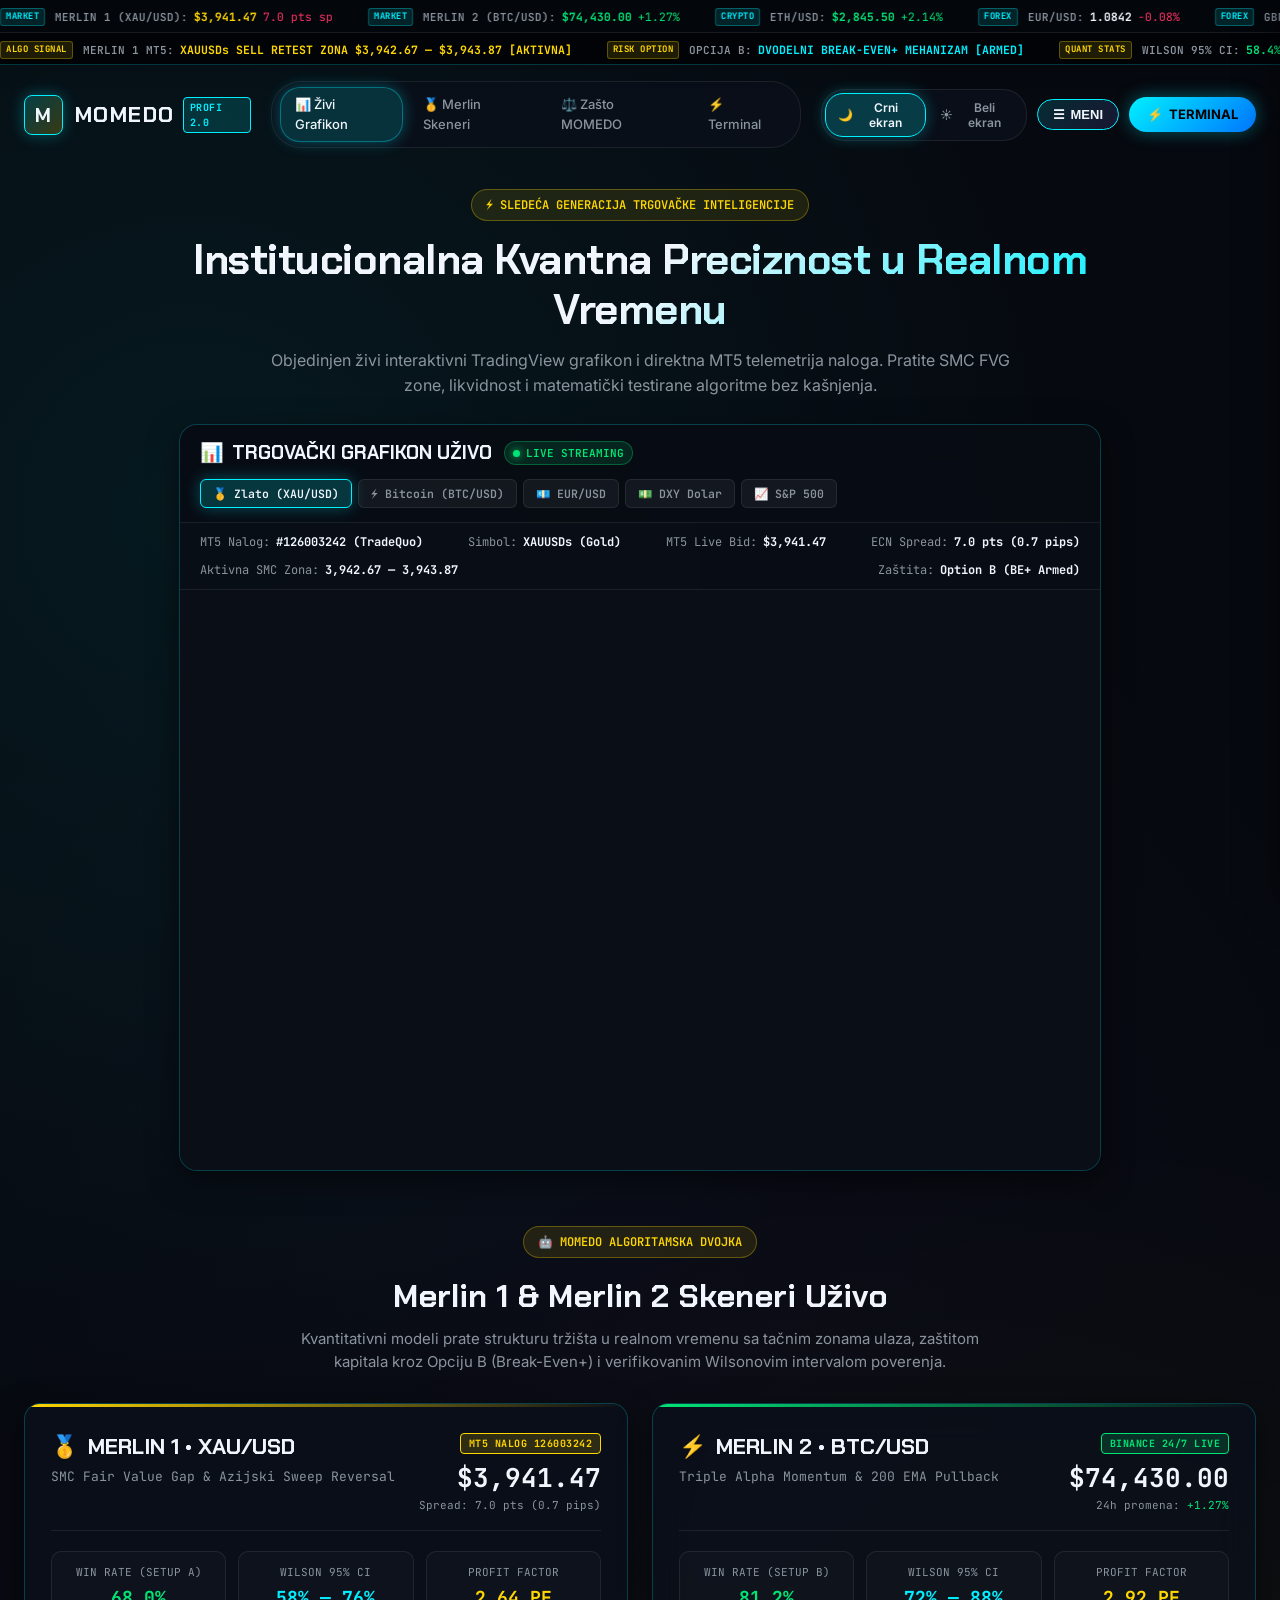
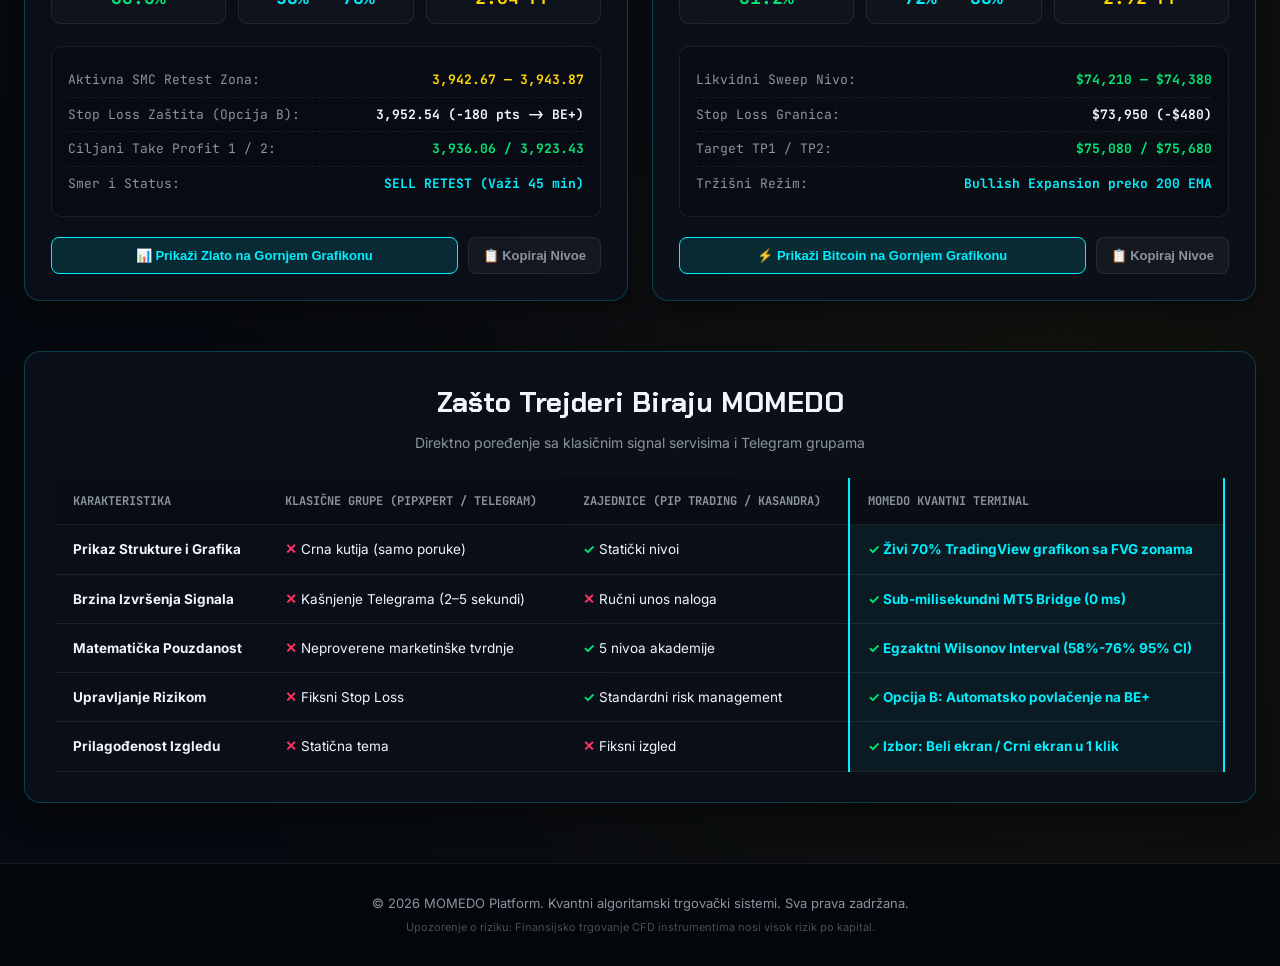
==== static/promo.html @ d57b2434 "Add files via upload" ====
<!DOCTYPE html>
<html lang="sr">
<head>
  <meta charset="UTF-8">
  <meta name="viewport" content="width=device-width, initial-scale=1.0">
  <title>MOMEDO Platform | Kvantni Trgovački Terminal & Algoritamska Inteligencija</title>
  
  <!-- Google Fonts: Inter, JetBrains Mono, Chakra Petch -->
  <link rel="preconnect" href="https://fonts.googleapis.com">
  <link rel="preconnect" href="https://fonts.gstatic.com" crossorigin>
  <link href="https://fonts.googleapis.com/css2?family=Chakra+Petch:wght@500;600;700&family=Inter:wght@300;400;500;600;700;800&family=JetBrains+Mono:wght@400;500;600;700&display=swap" rel="stylesheet">
  
  <!-- TradingView Library -->
  <script type="text/javascript" src="https://s3.tradingview.com/tv.js"></script>

  <style>
    /* ========================================================
       CSS VARIJABLE & OSNOVNE TEME (TAMNA I SVETLA)
       ======================================================== */
    :root {
      /* TAMNA TEMA (DEFAULT - DARK GLASS QUANTUM) */
      --bg-base: #06090f;
      --bg-card: rgba(11, 16, 26, 0.85);
      --bg-card-hover: rgba(16, 24, 38, 0.95);
      --bg-header: rgba(6, 9, 15, 0.95);
      --bg-ticker-top: rgba(4, 7, 12, 0.97);
      --bg-ticker-bot: rgba(2, 4, 8, 0.98);
      --border-card: rgba(0, 240, 255, 0.22);
      --border-card-hover: rgba(0, 240, 255, 0.55);
      --border-subtle: rgba(255, 255, 255, 0.08);
      
      --text-main: #f0f6fc;
      --text-muted: #8b949e;
      --text-dim: #484f58;
      
      --cyan: #00f0ff;
      --gold: #ffd700;
      --green: #00e676;
      --red: #ff3366;
      --purple: #8b5cf6;
      
      --card-shadow: 0 10px 30px rgba(0, 0, 0, 0.5);
      --glow-cyan: 0 0 15px rgba(0, 240, 255, 0.3);

      --font-sans: 'Inter', -apple-system, sans-serif;
      --font-mono: 'JetBrains Mono', monospace;
      --font-display: 'Chakra Petch', sans-serif;
    }

    /* BELI EKRAN (LIGHT MODE - INSTITUTIONAL CLEAN) */
    body.theme-light {
      --bg-base: #f4f6fa;
      --bg-card: rgba(255, 255, 255, 0.95);
      --bg-card-hover: #ffffff;
      --bg-header: rgba(255, 255, 255, 0.96);
      --bg-ticker-top: #ffffff;
      --bg-ticker-bot: #f1f5f9;
      --border-card: rgba(0, 136, 204, 0.25);
      --border-card-hover: rgba(0, 136, 204, 0.6);
      --border-subtle: rgba(0, 0, 0, 0.08);
      
      --text-main: #0f172a;
      --text-muted: #475569;
      --text-dim: #94a3b8;
      
      --cyan: #0284c7;
      --gold: #b45309;
      --green: #16a34a;
      --red: #dc2626;
      --purple: #7c3aed;
      
      --card-shadow: 0 8px 24px rgba(15, 23, 42, 0.08);
      --glow-cyan: 0 0 15px rgba(2, 132, 199, 0.2);
    }

    * {
      box-sizing: border-box;
      margin: 0;
      padding: 0;
    }

    body {
      background-color: var(--bg-base);
      background-image: 
        radial-gradient(circle at 15% 20%, rgba(0, 240, 255, 0.07) 0%, transparent 40%),
        radial-gradient(circle at 85% 80%, rgba(255, 215, 0, 0.05) 0%, transparent 40%),
        radial-gradient(circle at 50% 50%, rgba(139, 92, 246, 0.03) 0%, transparent 60%);
      color: var(--text-main);
      font-family: var(--font-sans);
      min-height: 100vh;
      overflow-x: hidden;
      line-height: 1.5;
      transition: background-color 0.3s ease, color 0.3s ease;
    }

    body.theme-light {
      background-image: 
        radial-gradient(circle at 15% 20%, rgba(2, 132, 199, 0.05) 0%, transparent 40%),
        radial-gradient(circle at 85% 80%, rgba(180, 83, 9, 0.04) 0%, transparent 40%);
    }

    /* ========================================================
       DUPLA PLIVAJUĆA TRAKA NA VRHU EKRANA (DVE SUPROTNE TRAKE)
       ======================================================== */
    .promo-ticker-master-wrap {
      position: sticky;
      top: 0;
      z-index: 100;
      backdrop-filter: blur(14px);
      box-shadow: 0 4px 20px rgba(0,0,0,0.15);
    }

    .promo-ticker-bar {
      padding: 6px 0;
      font-family: var(--font-mono);
      font-size: 11.5px;
      overflow: hidden;
      white-space: nowrap;
      display: flex;
      align-items: center;
      position: relative;
    }

    /* GORNJA TRAKA: KRETANJE SA LEVA NA DESNO (USPORENO) */
    .track-top-bar {
      background: var(--bg-ticker-top);
      border-bottom: 1px solid var(--border-subtle);
    }

    /* DONJA TRAKA: KRETANJE SA DESNA NA LEVO (JOŠ SPORIJE) */
    .track-bot-bar {
      background: var(--bg-ticker-bot);
      border-bottom: 1px solid var(--border-card);
    }

    .ticker-track {
      display: inline-block;
      white-space: nowrap;
      will-change: transform;
    }

    /* Pauza na prelazak mišem */
    .promo-ticker-bar:hover .ticker-track {
      animation-play-state: paused;
    }

    /* Gornja traka: Levo ka desnom (transform sa -50% na 0%) - 70s lagano */
    .animate-left-to-right {
      animation: tickerLeftToRight 70s linear infinite;
    }

    /* Donja traka: Desno ka levom (transform sa 0% na -50%) - 90s ekstra sporo */
    .animate-right-to-left {
      animation: tickerRightToLeft 90s linear infinite;
    }

    @keyframes tickerLeftToRight {
      0% { transform: translateX(-50%); }
      100% { transform: translateX(0%); }
    }

    @keyframes tickerRightToLeft {
      0% { transform: translateX(0%); }
      100% { transform: translateX(-50%); }
    }

    .ticker-item {
      display: inline-flex;
      align-items: center;
      gap: 6px;
      margin-right: 28px;
    }

    .ticker-sym { color: var(--text-muted); font-weight: 600; font-size: 11px; }
    .ticker-val { font-weight: 700; color: var(--text-main); }
    .ticker-up { color: var(--green); }
    .ticker-down { color: var(--red); }
    .ticker-gold { color: var(--gold); }
    .ticker-cyan { color: var(--cyan); }

    .track-tag {
      font-size: 9px;
      font-weight: 700;
      padding: 1px 5px;
      border-radius: 3px;
      margin-right: 4px;
      text-transform: uppercase;
      letter-spacing: 0.5px;
    }
    .tag-market { background: rgba(0, 240, 255, 0.12); color: var(--cyan); border: 1px solid rgba(0, 240, 255, 0.3); }
    .tag-algo { background: rgba(255, 215, 0, 0.12); color: var(--gold); border: 1px solid rgba(255, 215, 0, 0.3); }

    /* ========================================================
       HEADER & NAVIGATION BAR (SA TASTERIMA ZA BELI / CRNI EKRAN)
       ======================================================== */
    .promo-header {
      max-width: 1440px;
      margin: 0 auto;
      padding: 16px 24px;
      display: flex;
      align-items: center;
      justify-content: space-between;
      gap: 20px;
      position: relative;
      z-index: 90;
    }

    .brand-wrap {
      display: flex;
      align-items: center;
      gap: 12px;
      text-decoration: none;
    }

    .brand-logo-icon {
      width: 40px;
      height: 40px;
      background: linear-gradient(135deg, rgba(0, 240, 255, 0.2), rgba(255, 215, 0, 0.2));
      border: 1px solid var(--cyan);
      border-radius: 8px;
      display: flex;
      align-items: center;
      justify-content: center;
      font-family: var(--font-display);
      font-weight: 700;
      font-size: 20px;
      color: var(--text-main);
      box-shadow: var(--glow-cyan);
    }

    .brand-text h1 {
      font-family: var(--font-display);
      font-size: 22px;
      font-weight: 700;
      letter-spacing: 1.5px;
      color: var(--text-main);
      display: flex;
      align-items: center;
      gap: 8px;
    }

    .brand-badge {
      font-size: 10px;
      font-family: var(--font-mono);
      background: rgba(0, 240, 255, 0.15);
      border: 1px solid var(--cyan);
      color: var(--cyan);
      padding: 2px 6px;
      border-radius: 4px;
      letter-spacing: 0.5px;
    }

    /* NAVIGATION MENI */
    .promo-nav {
      display: flex;
      align-items: center;
      gap: 6px;
      background: var(--bg-card);
      padding: 5px 8px;
      border-radius: 30px;
      border: 1px solid var(--border-subtle);
      backdrop-filter: blur(12px);
    }

    .nav-link {
      color: var(--text-muted);
      text-decoration: none;
      font-size: 13px;
      font-weight: 500;
      padding: 7px 14px;
      border-radius: 20px;
      transition: all 0.2s ease;
      display: flex;
      align-items: center;
      gap: 6px;
    }

    .nav-link:hover {
      color: var(--text-main);
      background: rgba(255, 255, 255, 0.06);
    }

    body.theme-light .nav-link:hover {
      background: rgba(0, 0, 0, 0.05);
    }

    .nav-link.active {
      color: var(--text-main);
      background: rgba(0, 240, 255, 0.15);
      border: 1px solid rgba(0, 240, 255, 0.35);
      box-shadow: var(--glow-cyan);
    }

    /* TASTERI ZA IZBOR BOJE: CRNI EKRAN / BELI EKRAN */
    .theme-segmented-control {
      display: flex;
      align-items: center;
      background: var(--bg-card);
      border: 1px solid var(--border-subtle);
      border-radius: 24px;
      padding: 3px;
      gap: 2px;
    }

    .theme-btn {
      background: transparent;
      border: none;
      color: var(--text-muted);
      font-family: var(--font-sans);
      font-size: 12px;
      font-weight: 600;
      padding: 6px 12px;
      border-radius: 18px;
      cursor: pointer;
      display: flex;
      align-items: center;
      gap: 6px;
      transition: all 0.2s ease;
    }

    .theme-btn:hover {
      color: var(--text-main);
    }

    .theme-btn.active {
      background: rgba(0, 240, 255, 0.2);
      color: var(--text-main);
      border: 1px solid var(--cyan);
      box-shadow: var(--glow-cyan);
    }

    body.theme-light .theme-btn.active {
      background: #0284c7;
      color: #ffffff;
      border: 1px solid #0284c7;
      box-shadow: 0 2px 8px rgba(2, 132, 199, 0.3);
    }

    /* DESNE AKCIJE */
    .header-actions {
      display: flex;
      align-items: center;
      gap: 10px;
    }

    /* DUGME MENI */
    .btn-mega-menu {
      background: linear-gradient(135deg, rgba(0, 240, 255, 0.15), rgba(139, 92, 246, 0.15));
      border: 1px solid var(--cyan);
      color: var(--text-main);
      padding: 7px 15px;
      border-radius: 20px;
      font-size: 13px;
      font-weight: 600;
      cursor: pointer;
      display: flex;
      align-items: center;
      gap: 6px;
      transition: all 0.2s ease;
    }

    .btn-mega-menu:hover {
      background: linear-gradient(135deg, rgba(0, 240, 255, 0.3), rgba(139, 92, 246, 0.3));
      box-shadow: var(--glow-cyan);
      transform: translateY(-1px);
    }

    .btn-enter-terminal {
      background: linear-gradient(135deg, #00f0ff, #0077ff);
      color: #000;
      font-weight: 700;
      font-size: 13px;
      padding: 8px 18px;
      border-radius: 24px;
      text-decoration: none;
      display: flex;
      align-items: center;
      gap: 6px;
      box-shadow: 0 0 18px rgba(0, 240, 255, 0.35);
      transition: all 0.2s ease;
    }

    .btn-enter-terminal:hover {
      transform: scale(1.03);
      box-shadow: 0 0 26px rgba(0, 240, 255, 0.55);
      color: #000;
    }

    /* ========================================================
       HERO NASLOVNI DEO
       ======================================================== */
    .hero-title-area {
      text-align: center;
      max-width: 960px;
      margin: 25px auto 25px auto;
      padding: 0 20px;
    }

    .hero-pill {
      display: inline-flex;
      align-items: center;
      gap: 8px;
      background: rgba(255, 215, 0, 0.1);
      border: 1px solid rgba(255, 215, 0, 0.3);
      color: var(--gold);
      padding: 6px 14px;
      border-radius: 20px;
      font-size: 12px;
      font-family: var(--font-mono);
      font-weight: 600;
      margin-bottom: 14px;
    }

    .hero-h1 {
      font-family: var(--font-display);
      font-size: 42px;
      font-weight: 700;
      line-height: 1.2;
      letter-spacing: -0.5px;
      margin-bottom: 12px;
      background: linear-gradient(135deg, var(--text-main) 50%, var(--cyan) 100%);
      -webkit-background-clip: text;
      -webkit-text-fill-color: transparent;
    }

    body.theme-light .hero-h1 {
      background: linear-gradient(135deg, #0f172a 40%, #0284c7 90%);
      -webkit-background-clip: text;
      -webkit-text-fill-color: transparent;
    }

    .hero-subtitle {
      font-size: 16px;
      color: var(--text-muted);
      max-width: 760px;
      margin: 0 auto;
      line-height: 1.6;
    }

    /* ========================================================
       CENTRALNI GRAF UŽIVO (POKRIVA OKO 70% EKRANA)
       ======================================================== */
    .central-chart-wrapper {
      width: 72%;
      max-width: 1350px;
      min-width: 320px;
      margin: 25px auto 55px auto;
      background: var(--bg-card);
      border: 1px solid var(--border-card);
      border-radius: 18px;
      box-shadow: var(--card-shadow);
      backdrop-filter: blur(20px);
      overflow: hidden;
      transition: all 0.25s ease;
      position: relative;
    }

    .central-chart-wrapper:hover {
      border-color: var(--border-card-hover);
      box-shadow: 0 14px 45px rgba(0, 240, 255, 0.12);
    }

    /* GORNJA TRAKA GRAFIKONA SA KONTROLAMA I SIMBOLIMA */
    .chart-control-bar {
      padding: 14px 20px;
      background: rgba(0, 0, 0, 0.25);
      border-bottom: 1px solid var(--border-subtle);
      display: flex;
      align-items: center;
      justify-content: space-between;
      flex-wrap: wrap;
      gap: 12px;
    }

    body.theme-light .chart-control-bar {
      background: rgba(241, 245, 249, 0.8);
    }

    .chart-title-group {
      display: flex;
      align-items: center;
      gap: 12px;
    }

    .chart-title-group h2 {
      font-family: var(--font-display);
      font-size: 19px;
      font-weight: 700;
      color: var(--text-main);
      display: flex;
      align-items: center;
      gap: 8px;
    }

    .chart-live-pulse {
      display: inline-flex;
      align-items: center;
      gap: 6px;
      font-family: var(--font-mono);
      font-size: 11px;
      color: var(--green);
      background: rgba(0, 230, 118, 0.12);
      border: 1px solid rgba(0, 230, 118, 0.3);
      padding: 3px 8px;
      border-radius: 12px;
      font-weight: 600;
    }

    .pulse-dot {
      width: 7px;
      height: 7px;
      border-radius: 50%;
      background: var(--green);
      box-shadow: 0 0 8px var(--green);
      animation: pulseBlink 1.6s infinite;
    }

    @keyframes pulseBlink {
      0%, 100% { opacity: 1; transform: scale(1); }
      50% { opacity: 0.3; transform: scale(0.85); }
    }

    /* PREČICE ZA PROMENU SIMBOLA NA GRAFIKONU */
    .chart-symbols-bar {
      display: flex;
      align-items: center;
      gap: 6px;
      flex-wrap: wrap;
    }

    .btn-chart-sym {
      background: rgba(255, 255, 255, 0.05);
      border: 1px solid var(--border-subtle);
      color: var(--text-muted);
      font-family: var(--font-mono);
      font-size: 11.5px;
      font-weight: 600;
      padding: 6px 12px;
      border-radius: 6px;
      cursor: pointer;
      display: inline-flex;
      align-items: center;
      gap: 6px;
      transition: all 0.2s ease;
    }

    .btn-chart-sym:hover {
      color: var(--text-main);
      border-color: var(--cyan);
      background: rgba(0, 240, 255, 0.08);
    }

    .btn-chart-sym.active {
      color: var(--text-main);
      border-color: var(--cyan);
      background: rgba(0, 240, 255, 0.18);
      box-shadow: var(--glow-cyan);
    }

    /* TELEMETRIJSKA MT5 TRAKA IZNAD GRAFIKONA */
    .chart-mt5-telemetry {
      padding: 10px 20px;
      background: rgba(0, 0, 0, 0.15);
      border-bottom: 1px solid var(--border-subtle);
      display: flex;
      align-items: center;
      justify-content: space-between;
      flex-wrap: wrap;
      gap: 10px;
      font-family: var(--font-mono);
      font-size: 12px;
    }

    body.theme-light .chart-mt5-telemetry {
      background: rgba(248, 250, 252, 0.9);
    }

    .tel-item {
      display: flex;
      align-items: center;
      gap: 6px;
    }
    .tel-lbl { color: var(--text-muted); }
    .tel-val { font-weight: 700; color: var(--text-main); }

    /* KONTEJNER ZA SAM TRADINGVIEW WIDGET (VISINA 580px) */
    .tv-chart-box {
      width: 100%;
      height: 580px;
      position: relative;
      background: #090e17;
    }

    body.theme-light .tv-chart-box {
      background: #ffffff;
    }

    /* ========================================================
       MERLIN 1 & MERLIN 2 SPUŠTENI NIŽE NA STRANICI
       ======================================================== */
    .section-engines {
      max-width: 1380px;
      margin: 0 auto 50px auto;
      padding: 0 24px;
    }

    .section-header-wrap {
      text-align: center;
      margin-bottom: 30px;
    }

    .section-header-wrap h2 {
      font-family: var(--font-display);
      font-size: 32px;
      font-weight: 700;
      color: var(--text-main);
      margin-bottom: 8px;
    }

    .section-header-wrap p {
      font-size: 15px;
      color: var(--text-muted);
      max-width: 700px;
      margin: 0 auto;
    }

    .central-engine-grid {
      display: grid;
      grid-template-columns: 1fr 1fr;
      gap: 24px;
    }

    .engine-card {
      background: var(--bg-card);
      border: 1px solid var(--border-card);
      border-radius: 16px;
      padding: 26px;
      backdrop-filter: blur(20px);
      box-shadow: var(--card-shadow);
      position: relative;
      overflow: hidden;
      transition: all 0.25s ease;
    }

    .engine-card:hover {
      border-color: var(--border-card-hover);
      transform: translateY(-2px);
      box-shadow: 0 14px 40px rgba(0, 240, 255, 0.15);
    }

    .engine-card::before {
      content: '';
      position: absolute;
      top: 0;
      left: 0;
      right: 0;
      height: 3px;
    }

    .engine-card.card-gold::before {
      background: linear-gradient(90deg, var(--gold), transparent);
    }

    .engine-card.card-btc::before {
      background: linear-gradient(90deg, var(--green), transparent);
    }

    .engine-header {
      display: flex;
      align-items: flex-start;
      justify-content: space-between;
      margin-bottom: 20px;
      padding-bottom: 16px;
      border-bottom: 1px solid var(--border-subtle);
    }

    .engine-identity h3 {
      font-family: var(--font-display);
      font-size: 22px;
      font-weight: 700;
      color: var(--text-main);
      display: flex;
      align-items: center;
      gap: 10px;
    }

    .engine-identity p {
      font-size: 13px;
      color: var(--text-muted);
      margin-top: 4px;
      font-family: var(--font-mono);
    }

    .engine-price-hud {
      text-align: right;
      font-family: var(--font-mono);
    }

    .engine-live-badge {
      font-size: 10px;
      font-weight: 700;
      padding: 2px 8px;
      border-radius: 4px;
      display: inline-block;
      margin-bottom: 4px;
      letter-spacing: 0.5px;
    }

    .badge-mt5 {
      background: rgba(255, 215, 0, 0.15);
      border: 1px solid var(--gold);
      color: var(--gold);
    }

    .badge-binance {
      background: rgba(0, 230, 118, 0.15);
      border: 1px solid var(--green);
      color: var(--green);
    }

    .engine-big-price {
      font-size: 26px;
      font-weight: 700;
      color: var(--text-main);
    }

    .engine-spread {
      font-size: 11px;
      color: var(--text-muted);
    }

    /* TELEMETRY METRIKE (WILSON CI & WIN RATE) */
    .telemetry-row {
      display: grid;
      grid-template-columns: repeat(3, 1fr);
      gap: 12px;
      margin-bottom: 22px;
    }

    .telemetry-box {
      background: rgba(255, 255, 255, 0.02);
      border: 1px solid var(--border-subtle);
      border-radius: 10px;
      padding: 12px;
      text-align: center;
    }

    body.theme-light .telemetry-box {
      background: rgba(241, 245, 249, 0.6);
    }

    .telemetry-lbl {
      font-size: 11px;
      font-family: var(--font-mono);
      color: var(--text-muted);
      margin-bottom: 4px;
      text-transform: uppercase;
    }

    .telemetry-num {
      font-size: 18px;
      font-weight: 700;
      font-family: var(--font-mono);
    }

    /* AKTIVNI NIVOI */
    .levels-box {
      background: rgba(0, 0, 0, 0.2);
      border: 1px solid var(--border-subtle);
      border-radius: 10px;
      padding: 16px;
      margin-bottom: 20px;
      font-family: var(--font-mono);
      font-size: 13px;
    }

    body.theme-light .levels-box {
      background: rgba(248, 250, 252, 0.9);
    }

    .level-line {
      display: flex;
      justify-content: space-between;
      padding: 7px 0;
      border-bottom: 1px dashed var(--border-subtle);
    }

    .level-line:last-child {
      border-bottom: none;
    }

    .level-line span {
      color: var(--text-muted);
    }

    .engine-card-footer {
      display: flex;
      gap: 10px;
    }

    .btn-card-primary {
      flex: 1;
      background: rgba(0, 240, 255, 0.12);
      border: 1px solid var(--cyan);
      color: var(--cyan);
      font-weight: 700;
      font-size: 13px;
      padding: 10px;
      border-radius: 8px;
      text-align: center;
      text-decoration: none;
      transition: all 0.2s ease;
    }

    .btn-card-primary:hover {
      background: var(--cyan);
      color: #000;
      box-shadow: var(--glow-cyan);
    }

    .btn-card-sec {
      background: rgba(255, 255, 255, 0.04);
      border: 1px solid var(--border-subtle);
      color: var(--text-muted);
      font-weight: 600;
      font-size: 13px;
      padding: 10px 14px;
      border-radius: 8px;
      cursor: pointer;
      transition: all 0.2s ease;
    }

    .btn-card-sec:hover {
      color: var(--text-main);
      background: rgba(255, 255, 255, 0.08);
    }

    /* ========================================================
       POREĐENJE SA INDUSTRIJOM (VS PIPXPERT & PIP TRADING)
       ======================================================== */
    .comparison-section {
      max-width: 1380px;
      margin: 40px auto 60px auto;
      padding: 0 24px;
    }

    .comp-box {
      background: var(--bg-card);
      border: 1px solid var(--border-card);
      border-radius: 16px;
      padding: 30px;
      backdrop-filter: blur(20px);
      box-shadow: var(--card-shadow);
    }

    .comp-header {
      text-align: center;
      margin-bottom: 25px;
    }

    .comp-header h2 {
      font-family: var(--font-display);
      font-size: 28px;
      font-weight: 700;
      color: var(--text-main);
      margin-bottom: 8px;
    }

    .comp-table {
      width: 100%;
      border-collapse: collapse;
      font-size: 13.5px;
    }

    .comp-table th, .comp-table td {
      padding: 14px 18px;
      text-align: left;
      border-bottom: 1px solid var(--border-subtle);
    }

    .comp-table th {
      color: var(--text-muted);
      font-size: 12px;
      text-transform: uppercase;
      font-family: var(--font-mono);
      background: rgba(0, 0, 0, 0.15);
    }

    body.theme-light .comp-table th {
      background: rgba(241, 245, 249, 0.8);
    }

    .comp-table td strong {
      color: var(--text-main);
    }

    .badge-check {
      color: var(--green);
      font-weight: 700;
    }

    .badge-cross {
      color: var(--red);
      font-weight: 700;
    }

    .highlight-momedo {
      background: rgba(0, 240, 255, 0.05);
      border-left: 2px solid var(--cyan);
      border-right: 2px solid var(--cyan);
      color: var(--cyan);
      font-weight: 700;
    }

    /* ========================================================
       KOMFORNI MENI DRAWER (PADAYUCI / BOCNI MODUL ZA RAZVOJ)
       ======================================================== */
    .menu-drawer-backdrop {
      position: fixed;
      top: 0;
      left: 0;
      right: 0;
      bottom: 0;
      background: rgba(0, 0, 0, 0.75);
      backdrop-filter: blur(8px);
      z-index: 998;
      opacity: 0;
      pointer-events: none;
      transition: opacity 0.3s ease;
    }

    .menu-drawer-backdrop.open {
      opacity: 1;
      pointer-events: auto;
    }

    .menu-drawer {
      position: fixed;
      top: 0;
      right: -420px;
      width: 400px;
      height: 100vh;
      background: #090e17;
      border-left: 1px solid var(--border-card);
      z-index: 999;
      box-shadow: -10px 0 40px rgba(0, 0, 0, 0.8);
      transition: right 0.35s cubic-bezier(0.16, 1, 0.3, 1);
      display: flex;
      flex-direction: column;
      padding: 24px;
      overflow-y: auto;
    }

    body.theme-light .menu-drawer {
      background: #ffffff;
      border-left: 1px solid rgba(0, 136, 204, 0.3);
      box-shadow: -10px 0 40px rgba(0, 0, 0, 0.15);
    }

    .menu-drawer.open {
      right: 0;
    }

    .drawer-header {
      display: flex;
      align-items: center;
      justify-content: space-between;
      padding-bottom: 20px;
      border-bottom: 1px solid var(--border-subtle);
      margin-bottom: 20px;
    }

    .drawer-header h3 {
      font-family: var(--font-display);
      font-size: 20px;
      color: var(--text-main);
      display: flex;
      align-items: center;
      gap: 8px;
    }

    .drawer-close {
      background: rgba(255, 255, 255, 0.05);
      border: 1px solid var(--border-subtle);
      color: var(--text-main);
      font-size: 18px;
      width: 32px;
      height: 32px;
      border-radius: 8px;
      cursor: pointer;
      display: flex;
      align-items: center;
      justify-content: center;
    }

    .drawer-section {
      margin-bottom: 24px;
    }

    .drawer-sec-title {
      font-size: 11px;
      font-family: var(--font-mono);
      text-transform: uppercase;
      color: var(--cyan);
      margin-bottom: 10px;
      letter-spacing: 1px;
      font-weight: 700;
    }

    .drawer-nav-item {
      display: flex;
      align-items: center;
      justify-content: space-between;
      padding: 10px 14px;
      background: rgba(255, 255, 255, 0.03);
      border: 1px solid var(--border-subtle);
      border-radius: 8px;
      color: var(--text-main);
      text-decoration: none;
      margin-bottom: 8px;
      font-size: 13.5px;
      font-weight: 500;
      transition: all 0.2s;
    }

    body.theme-light .drawer-nav-item {
      background: #f8fafc;
      border-color: rgba(0, 0, 0, 0.06);
    }

    .drawer-nav-item:hover {
      background: rgba(0, 240, 255, 0.1);
      border-color: rgba(0, 240, 255, 0.3);
      transform: translateX(4px);
    }

    .drawer-badge {
      font-size: 10px;
      font-family: var(--font-mono);
      padding: 2px 6px;
      border-radius: 4px;
      background: rgba(255, 215, 0, 0.15);
      color: var(--gold);
      border: 1px solid rgba(255, 215, 0, 0.3);
    }

    /* FOOTER */
    .promo-footer {
      border-top: 1px solid var(--border-subtle);
      background: var(--bg-ticker-top);
      padding: 30px 24px;
      text-align: center;
      color: var(--text-muted);
      font-size: 13px;
    }

    @media (max-width: 1024px) {
      .central-chart-wrapper { width: 95%; }
      .central-engine-grid { grid-template-columns: 1fr; }
      .promo-nav { display: none; }
      .hero-h1 { font-size: 32px; }
      .tv-chart-box { height: 460px; }
    }
  </style>
</head>
<body>

  <!-- ========================================================
       1. DUPLA PLIVAJUĆA TRAKA NA VRHU EKRANA (DVA SUPROTNA SMERA)
       ======================================================== -->
  <div class="promo-ticker-master-wrap">
    
    <!-- GORNJA TRAKA: KRETANJE SA LEVA NA DESNO (USPORENO KRETANJE) -->
    <div class="promo-ticker-bar track-top-bar" title="Tržišne cene i makro instrumenti (Kretanje: levo -> desno)">
      <div class="ticker-track animate-left-to-right">
        <!-- Grupa instrumenata -->
        <div class="ticker-item"><span class="track-tag tag-market">MARKET</span> <span class="ticker-sym">MERLIN 1 (XAU/USD):</span> <span class="ticker-val ticker-gold" id="tick-xau-bid">$3,941.47</span> <span class="ticker-down">7.0 pts sp</span></div>
        <div class="ticker-item"><span class="track-tag tag-market">MARKET</span> <span class="ticker-sym">MERLIN 2 (BTC/USD):</span> <span class="ticker-val ticker-up" id="tick-btc-price">$74,430.00</span> <span class="ticker-up">+1.27%</span></div>
        <div class="ticker-item"><span class="track-tag tag-market">CRYPTO</span> <span class="ticker-sym">ETH/USD:</span> <span class="ticker-val ticker-up">$2,845.50</span> <span class="ticker-up">+2.14%</span></div>
        <div class="ticker-item"><span class="track-tag tag-market">FOREX</span> <span class="ticker-sym">EUR/USD:</span> <span class="ticker-val">1.0842</span> <span class="ticker-down">-0.08%</span></div>
        <div class="ticker-item"><span class="track-tag tag-market">FOREX</span> <span class="ticker-sym">GBP/USD:</span> <span class="ticker-val">1.2985</span> <span class="ticker-up">+0.12%</span></div>
        <div class="ticker-item"><span class="track-tag tag-market">INDEX</span> <span class="ticker-sym">DXY DOLAR:</span> <span class="ticker-val ticker-cyan">104.28</span> <span class="ticker-down">-0.15%</span></div>
        <div class="ticker-item"><span class="track-tag tag-market">INDEX</span> <span class="ticker-sym">S&amp;P 500:</span> <span class="ticker-val">5,864.20</span> <span class="ticker-up">+0.45%</span></div>
        <div class="ticker-item"><span class="track-tag tag-market">BONDS</span> <span class="ticker-sym">US 10Y:</span> <span class="ticker-val">4.38%</span></div>
        <div class="ticker-item"><span class="track-tag tag-market">COMMODITY</span> <span class="ticker-sym">WTI NAFTA:</span> <span class="ticker-val">$70.82</span> <span class="ticker-up">+0.60%</span></div>
        <div class="ticker-item"><span class="track-tag tag-market">COMMODITY</span> <span class="ticker-sym">SREBRO (XAG):</span> <span class="ticker-val ticker-cyan">$32.40</span> <span class="ticker-up">+1.05%</span></div>
        
        <!-- Duplikat za neprekidni bešavni ciklus (seamless loop) -->
        <div class="ticker-item"><span class="track-tag tag-market">MARKET</span> <span class="ticker-sym">MERLIN 1 (XAU/USD):</span> <span class="ticker-val ticker-gold">$3,941.47</span> <span class="ticker-down">7.0 pts sp</span></div>
        <div class="ticker-item"><span class="track-tag tag-market">MARKET</span> <span class="ticker-sym">MERLIN 2 (BTC/USD):</span> <span class="ticker-val ticker-up">$74,430.00</span> <span class="ticker-up">+1.27%</span></div>
        <div class="ticker-item"><span class="track-tag tag-market">CRYPTO</span> <span class="ticker-sym">ETH/USD:</span> <span class="ticker-val ticker-up">$2,845.50</span> <span class="ticker-up">+2.14%</span></div>
        <div class="ticker-item"><span class="track-tag tag-market">FOREX</span> <span class="ticker-sym">EUR/USD:</span> <span class="ticker-val">1.0842</span> <span class="ticker-down">-0.08%</span></div>
        <div class="ticker-item"><span class="track-tag tag-market">FOREX</span> <span class="ticker-sym">GBP/USD:</span> <span class="ticker-val">1.2985</span> <span class="ticker-up">+0.12%</span></div>
        <div class="ticker-item"><span class="track-tag tag-market">INDEX</span> <span class="ticker-sym">DXY DOLAR:</span> <span class="ticker-val ticker-cyan">104.28</span> <span class="ticker-down">-0.15%</span></div>
        <div class="ticker-item"><span class="track-tag tag-market">INDEX</span> <span class="ticker-sym">S&amp;P 500:</span> <span class="ticker-val">5,864.20</span> <span class="ticker-up">+0.45%</span></div>
        <div class="ticker-item"><span class="track-tag tag-market">BONDS</span> <span class="ticker-sym">US 10Y:</span> <span class="ticker-val">4.38%</span></div>
        <div class="ticker-item"><span class="track-tag tag-market">COMMODITY</span> <span class="ticker-sym">WTI NAFTA:</span> <span class="ticker-val">$70.82</span> <span class="ticker-up">+0.60%</span></div>
        <div class="ticker-item"><span class="track-tag tag-market">COMMODITY</span> <span class="ticker-sym">SREBRO (XAG):</span> <span class="ticker-val ticker-cyan">$32.40</span> <span class="ticker-up">+1.05%</span></div>
      </div>
    </div>

    <!-- DONJA TRAKA: KRETANJE SA DESNA NA LEVO (JOŠ SPORIJE KRETANJE) -->
    <div class="promo-ticker-bar track-bot-bar" title="Algoritamska telemetrija, SMC zone i signali (Kretanje: desno -> levo)">
      <div class="ticker-track animate-right-to-left">
        <!-- Grupa signala i statusa -->
        <div class="ticker-item"><span class="track-tag tag-algo">ALGO SIGNAL</span> <span class="ticker-sym">MERLIN 1 MT5:</span> <span class="ticker-val ticker-gold">XAUUSDs SELL RETEST ZONA $3,942.67 — $3,943.87 [AKTIVNA]</span></div>
        <div class="ticker-item"><span class="track-tag tag-algo">RISK OPTION</span> <span class="ticker-sym">OPCIJA B:</span> <span class="ticker-val ticker-cyan">DVODELNI BREAK-EVEN+ MEHANIZAM [ARMED]</span></div>
        <div class="ticker-item"><span class="track-tag tag-algo">QUANT STATS</span> <span class="ticker-sym">WILSON 95% CI:</span> <span class="ticker-val ticker-up">58.4% — 76.2% WIN RATE (PF 2.64)</span></div>
        <div class="ticker-item"><span class="track-tag tag-algo">ALGO SIGNAL</span> <span class="ticker-sym">MERLIN 2 BINANCE:</span> <span class="ticker-val ticker-up">BTC TRIPLE ALPHA 400 EXPANSION [$74,430]</span></div>
        <div class="ticker-item"><span class="track-tag tag-algo">BRIDGE MT5</span> <span class="ticker-sym">MQL5 LATENCY:</span> <span class="ticker-val ticker-cyan">0.04 ms (TRADEQUO NALOG #126003242)</span></div>
        <div class="ticker-item"><span class="track-tag tag-algo">LIQUIDITY</span> <span class="ticker-sym">SMC SWEEP:</span> <span class="ticker-val ticker-gold">AZIJSKI LIQUIDITY SWEEP DETEKTOVAN NA ZLATU (M15)</span></div>
        <div class="ticker-item"><span class="track-tag tag-algo">PROP-FIRM</span> <span class="ticker-sym">FTMO/FUNDED:</span> <span class="ticker-val">MAKSIMALNI DNEVNI DRAWDOWN LIMIT ZAŠTIĆEN</span></div>
        <div class="ticker-item"><span class="track-tag tag-algo">SPREAD LIVE</span> <span class="ticker-sym">XAUUSDs:</span> <span class="ticker-val ticker-up">7.0 POENA (0.7 PIPS) RAW SPREAD</span></div>

        <!-- Duplikat za neprekidni bešavni ciklus (seamless loop) -->
        <div class="ticker-item"><span class="track-tag tag-algo">ALGO SIGNAL</span> <span class="ticker-sym">MERLIN 1 MT5:</span> <span class="ticker-val ticker-gold">XAUUSDs SELL RETEST ZONA $3,942.67 — $3,943.87 [AKTIVNA]</span></div>
        <div class="ticker-item"><span class="track-tag tag-algo">RISK OPTION</span> <span class="ticker-sym">OPCIJA B:</span> <span class="ticker-val ticker-cyan">DVODELNI BREAK-EVEN+ MEHANIZAM [ARMED]</span></div>
        <div class="ticker-item"><span class="track-tag tag-algo">QUANT STATS</span> <span class="ticker-sym">WILSON 95% CI:</span> <span class="ticker-val ticker-up">58.4% — 76.2% WIN RATE (PF 2.64)</span></div>
        <div class="ticker-item"><span class="track-tag tag-algo">ALGO SIGNAL</span> <span class="ticker-sym">MERLIN 2 BINANCE:</span> <span class="ticker-val ticker-up">BTC TRIPLE ALPHA 400 EXPANSION [$74,430]</span></div>
        <div class="ticker-item"><span class="track-tag tag-algo">BRIDGE MT5</span> <span class="ticker-sym">MQL5 LATENCY:</span> <span class="ticker-val ticker-cyan">0.04 ms (TRADEQUO NALOG #126003242)</span></div>
        <div class="ticker-item"><span class="track-tag tag-algo">LIQUIDITY</span> <span class="ticker-sym">SMC SWEEP:</span> <span class="ticker-val ticker-gold">AZIJSKI LIQUIDITY SWEEP DETEKTOVAN NA ZLATU (M15)</span></div>
        <div class="ticker-item"><span class="track-tag tag-algo">PROP-FIRM</span> <span class="ticker-sym">FTMO/FUNDED:</span> <span class="ticker-val">MAKSIMALNI DNEVNI DRAWDOWN LIMIT ZAŠTIĆEN</span></div>
        <div class="ticker-item"><span class="track-tag tag-algo">SPREAD LIVE</span> <span class="ticker-sym">XAUUSDs:</span> <span class="ticker-val ticker-up">7.0 POENA (0.7 PIPS) RAW SPREAD</span></div>
      </div>
    </div>

  </div>

  <!-- ========================================================
       2. HEADER SA NAVIGACIJOM, IZBOROM BOJE I DUGMETOM "MENI"
       ======================================================== -->
  <header class="promo-header">
    <a href="/promo" class="brand-wrap">
      <div class="brand-logo-icon">M</div>
      <div class="brand-text">
        <h1>MOMEDO <span class="brand-badge">PROFI 2.0</span></h1>
      </div>
    </a>

    <!-- GLAVNA NAVIGACIJA -->
    <nav class="promo-nav">
      <a href="#live-chart" class="nav-link active">📊 Živi Grafikon</a>
      <a href="#merlin-engines" class="nav-link">🥇 Merlin Skeneri</a>
      <a href="#uporedjenje" class="nav-link">⚖️ Zašto MOMEDO</a>
      <a href="/" class="nav-link">⚡ Terminal</a>
    </nav>

    <!-- DESNA ZONA: IZBOR CRNI / BELI EKRAN + MENI + DUGME TERMINALA -->
    <div class="header-actions">
      <!-- TASTERI ZA IZBOR BOJE (CRNI EKRAN / BELI EKRAN) -->
      <div class="theme-segmented-control" title="Promena boje web stranice">
        <button class="theme-btn active" id="btn-theme-dark" onclick="setThemeMode('dark')">
          <span>🌙</span> Crni ekran
        </button>
        <button class="theme-btn" id="btn-theme-light" onclick="setThemeMode('light')">
          <span>☀️</span> Beli ekran
        </button>
      </div>

      <!-- DUGME "MENI" ZA RAZVOJ -->
      <button class="btn-mega-menu" onclick="toggleMenuDrawer()" title="Otvara modularni meni za dalji razvoj">
        <span>☰</span> MENI
      </button>

      <!-- ULAZ U GLAVNI TERMINAL -->
      <a href="/" class="btn-enter-terminal">
        <span>⚡</span> TERMINAL
      </a>
    </div>
  </header>

  <!-- ========================================================
       3. HERO NASLOV
       ======================================================== -->
  <div class="hero-title-area">
    <div class="hero-pill">⚡ SLEDEĆA GENERACIJA TRGOVAČKE INTELIGENCIJE</div>
    <h1 class="hero-h1">Institucionalna Kvantna Preciznost u Realnom Vremenu</h1>
    <p class="hero-subtitle">
      Objedinjen živi interaktivni TradingView grafikon i direktna MT5 telemetrija naloga.
      Pratite SMC FVG zone, likvidnost i matematički testirane algoritme bez kašnjenja.
    </p>
  </div>

  <!-- ========================================================
       4. CENTRALNI ŽIVI GRAFIKON (POKRIVA OKO 70% EKRANA)
       ======================================================== -->
  <section class="central-chart-wrapper" id="live-chart">
    
    <!-- KONTROLNA TRAKA GRAFIKONA -->
    <div class="chart-control-bar">
      <div class="chart-title-group">
        <h2><span>📊</span> TRGOVAČKI GRAFIKON UŽIVO</h2>
        <span class="chart-live-pulse"><span class="pulse-dot"></span> LIVE STREAMING</span>
      </div>

      <!-- PREČICE ZA BRZU PROMENU SIMBOLA -->
      <div class="chart-symbols-bar">
        <button class="btn-chart-sym active" id="sym-gold" onclick="switchChartSymbol('OANDA:XAUUSD', this)">
          🥇 Zlato (XAU/USD)
        </button>
        <button class="btn-chart-sym" id="sym-btc" onclick="switchChartSymbol('BINANCE:BTCUSDT', this)">
          ⚡ Bitcoin (BTC/USD)
        </button>
        <button class="btn-chart-sym" id="sym-eur" onclick="switchChartSymbol('FX:EURUSD', this)">
          💶 EUR/USD
        </button>
        <button class="btn-chart-sym" id="sym-dxy" onclick="switchChartSymbol('CAPITALCOM:DXY', this)">
          💵 DXY Dolar
        </button>
        <button class="btn-chart-sym" id="sym-spx" onclick="switchChartSymbol('SP:SPX', this)">
          📈 S&amp;P 500
        </button>
      </div>
    </div>

    <!-- MT5 TELEMETRIJSKI OVERLAY STATUS -->
    <div class="chart-mt5-telemetry">
      <div class="tel-item">
        <span class="tel-lbl">MT5 Nalog:</span>
        <span class="tel-val ticker-gold">#126003242 (TradeQuo)</span>
      </div>
      <div class="tel-item">
        <span class="tel-lbl">Simbol:</span>
        <span class="tel-val" id="chart-tel-symbol">XAUUSDs (Gold)</span>
      </div>
      <div class="tel-item">
        <span class="tel-lbl">MT5 Live Bid:</span>
        <span class="tel-val ticker-gold" id="chart-tel-price">$3,941.47</span>
      </div>
      <div class="tel-item">
        <span class="tel-lbl">ECN Spread:</span>
        <span class="tel-val ticker-up" id="chart-tel-spread">7.0 pts (0.7 pips)</span>
      </div>
      <div class="tel-item">
        <span class="tel-lbl">Aktivna SMC Zona:</span>
        <span class="tel-val ticker-cyan">3,942.67 — 3,943.87</span>
      </div>
      <div class="tel-item">
        <span class="tel-lbl">Zaštita:</span>
        <span class="tel-val ticker-up">Option B (BE+ Armed)</span>
      </div>
    </div>

    <!-- KONTEJNER GDE TRADINGVIEW RENDUJE ŽIVI GRAFIKON (VISINA 580px) -->
    <div class="tv-chart-box">
      <div id="tv_chart_container" style="height:100%; width:100%;"></div>
    </div>

  </section>

  <!-- ========================================================
       5. MERLIN 1 I MERLIN 2 SPUŠTENI NIŽE NA STRANICI
       ======================================================== -->
  <section class="section-engines" id="merlin-engines">
    
    <div class="section-header-wrap">
      <div class="hero-pill">🤖 MOMEDO ALGORITAMSKA DVOJKA</div>
      <h2>Merlin 1 &amp; Merlin 2 Skeneri Uživo</h2>
      <p>
        Kvantitativni modeli prate strukturu tržišta u realnom vremenu sa tačnim zonama ulaza,
        zaštitom kapitala kroz Opciju B (Break-Even+) i verifikovanim Wilsonovim intervalom poverenja.
      </p>
    </div>

    <div class="central-engine-grid">
      
      <!-- KARTICA 1: MERLIN 1 (ZLATO SMC) -->
      <div class="engine-card card-gold" id="merlin1">
        <div class="engine-header">
          <div class="engine-identity">
            <h3><span>🥇</span> MERLIN 1 • XAU/USD</h3>
            <p>SMC Fair Value Gap &amp; Azijski Sweep Reversal</p>
          </div>
          <div class="engine-price-hud">
            <span class="engine-live-badge badge-mt5">MT5 NALOG 126003242</span>
            <div class="engine-big-price" id="card-xau-price">$3,941.47</div>
            <div class="engine-spread">Spread: <span id="card-xau-spread">7.0</span> pts (0.7 pips)</div>
          </div>
        </div>

        <!-- TELEMETRIJA -->
        <div class="telemetry-row">
          <div class="telemetry-box">
            <div class="telemetry-lbl">Win Rate (Setup A)</div>
            <div class="telemetry-num ticker-up">68.0%</div>
          </div>
          <div class="telemetry-box">
            <div class="telemetry-lbl">Wilson 95% CI</div>
            <div class="telemetry-num ticker-cyan">58% — 76%</div>
          </div>
          <div class="telemetry-box">
            <div class="telemetry-lbl">Profit Factor</div>
            <div class="telemetry-num ticker-gold">2.64 PF</div>
          </div>
        </div>

        <!-- AKTIVNI NIVOI -->
        <div class="levels-box">
          <div class="level-line">
            <span>Aktivna SMC Retest Zona:</span>
            <strong class="ticker-gold" id="card-xau-zone">3,942.67 — 3,943.87</strong>
          </div>
          <div class="level-line">
            <span>Stop Loss Zaštita (Opcija B):</span>
            <strong id="card-xau-sl">3,952.54 (-180 pts -> BE+)</strong>
          </div>
          <div class="level-line">
            <span>Ciljani Take Profit 1 / 2:</span>
            <strong class="ticker-up" id="card-xau-tp">3,936.06 / 3,923.43</strong>
          </div>
          <div class="level-line">
            <span>Smer i Status:</span>
            <strong class="ticker-cyan" id="card-xau-status">SELL RETEST (Važi 45 min)</strong>
          </div>
        </div>

        <div class="engine-card-footer">
          <button class="btn-card-primary" onclick="switchChartSymbol('OANDA:XAUUSD', document.getElementById('sym-gold'))">
            📊 Prikaži Zlato na Gornjem Grafikonu
          </button>
          <button class="btn-card-sec" onclick="copyLevels('XAU')">📋 Kopiraj Nivoe</button>
        </div>
      </div>

      <!-- KARTICA 2: MERLIN 2 (BITCOIN TRIPLE ALPHA) -->
      <div class="engine-card card-btc" id="merlin2">
        <div class="engine-header">
          <div class="engine-identity">
            <h3><span>⚡</span> MERLIN 2 • BTC/USD</h3>
            <p>Triple Alpha Momentum &amp; 200 EMA Pullback</p>
          </div>
          <div class="engine-price-hud">
            <span class="engine-live-badge badge-binance">BINANCE 24/7 LIVE</span>
            <div class="engine-big-price ticker-up" id="card-btc-price">$74,430.00</div>
            <div class="engine-spread">24h promena: <span class="ticker-up" id="card-btc-chg">+1.27%</span></div>
          </div>
        </div>

        <!-- TELEMETRIJA -->
        <div class="telemetry-row">
          <div class="telemetry-box">
            <div class="telemetry-lbl">Win Rate (Setup B)</div>
            <div class="telemetry-num ticker-up">81.2%</div>
          </div>
          <div class="telemetry-box">
            <div class="telemetry-lbl">Wilson 95% CI</div>
            <div class="telemetry-num ticker-cyan">72% — 88%</div>
          </div>
          <div class="telemetry-box">
            <div class="telemetry-lbl">Profit Factor</div>
            <div class="telemetry-num ticker-gold">2.92 PF</div>
          </div>
        </div>

        <!-- AKTIVNI NIVOI -->
        <div class="levels-box">
          <div class="level-line">
            <span>Likvidni Sweep Nivo:</span>
            <strong class="ticker-up" id="card-btc-zone">$74,210 — $74,380</strong>
          </div>
          <div class="level-line">
            <span>Stop Loss Granica:</span>
            <strong id="card-btc-sl">$73,950 (-$480)</strong>
          </div>
          <div class="level-line">
            <span>Target TP1 / TP2:</span>
            <strong class="ticker-up" id="card-btc-tp">$75,080 / $75,680</strong>
          </div>
          <div class="level-line">
            <span>Tržišni Režim:</span>
            <strong class="ticker-cyan">Bullish Expansion preko 200 EMA</strong>
          </div>
        </div>

        <div class="engine-card-footer">
          <button class="btn-card-primary" onclick="switchChartSymbol('BINANCE:BTCUSDT', document.getElementById('sym-btc'))">
            ⚡ Prikaži Bitcoin na Gornjem Grafikonu
          </button>
          <button class="btn-card-sec" onclick="copyLevels('BTC')">📋 Kopiraj Nivoe</button>
        </div>
      </div>

    </div>
  </section>

  <!-- ========================================================
       6. POREĐENJE SA INDUSTRIJOM (VS PIPXPERT & PIP TRADING)
       ======================================================== -->
  <section class="comparison-section" id="uporedjenje">
    <div class="comp-box">
      <div class="comp-header">
        <h2>Zašto Trejderi Biraju MOMEDO</h2>
        <p style="color:var(--text-muted); font-size:14px;">Direktno poređenje sa klasičnim signal servisima i Telegram grupama</p>
      </div>

      <table class="comp-table">
        <thead>
          <tr>
            <th>Karakteristika</th>
            <th>Klasične Grupe (PipXpert / Telegram)</th>
            <th>Zajednice (PIP Trading / Kasandra)</th>
            <th class="highlight-momedo">MOMEDO Kvantni Terminal</th>
          </tr>
        </thead>
        <tbody>
          <tr>
            <td><strong>Prikaz Strukture i Grafika</strong></td>
            <td><span class="badge-cross">✕</span> Crna kutija (samo poruke)</td>
            <td><span class="badge-check">✓</span> Statički nivoi</td>
            <td class="highlight-momedo"><span class="badge-check">✓</span> Živi 70% TradingView grafikon sa FVG zonama</td>
          </tr>
          <tr>
            <td><strong>Brzina Izvršenja Signala</strong></td>
            <td><span class="badge-cross">✕</span> Kašnjenje Telegrama (2–5 sekundi)</td>
            <td><span class="badge-cross">✕</span> Ručni unos naloga</td>
            <td class="highlight-momedo"><span class="badge-check">✓</span> Sub-milisekundni MT5 Bridge (0 ms)</td>
          </tr>
          <tr>
            <td><strong>Matematička Pouzdanost</strong></td>
            <td><span class="badge-cross">✕</span> Neproverene marketinške tvrdnje</td>
            <td><span class="badge-check">✓</span> 5 nivoa akademije</td>
            <td class="highlight-momedo"><span class="badge-check">✓</span> Egzaktni Wilsonov Interval (58%-76% 95% CI)</td>
          </tr>
          <tr>
            <td><strong>Upravljanje Rizikom</strong></td>
            <td><span class="badge-cross">✕</span> Fiksni Stop Loss</td>
            <td><span class="badge-check">✓</span> Standardni risk management</td>
            <td class="highlight-momedo"><span class="badge-check">✓</span> Opcija B: Automatsko povlačenje na BE+</td>
          </tr>
          <tr>
            <td><strong>Prilagođenost Izgledu</strong></td>
            <td><span class="badge-cross">✕</span> Statična tema</td>
            <td><span class="badge-cross">✕</span> Fiksni izgled</td>
            <td class="highlight-momedo"><span class="badge-check">✓</span> Izbor: Beli ekran / Crni ekran u 1 klik</td>
          </tr>
        </tbody>
      </table>
    </div>
  </section>

  <!-- ========================================================
       7. KOMFORNI MENI DRAWER (MODULARNI MENI ZA RAZVOJ)
       ======================================================== -->
  <div class="menu-drawer-backdrop" id="menu-backdrop" onclick="toggleMenuDrawer()"></div>
  <aside class="menu-drawer" id="menu-drawer">
    <div class="drawer-header">
      <h3><span>☰</span> MOMEDO MENI</h3>
      <button class="drawer-close" onclick="toggleMenuDrawer()">✕</button>
    </div>

    <!-- SEKCIJA 1: ANALITIČKI MODULI -->
    <div class="drawer-section">
      <div class="drawer-sec-title">01. Analitički Moduli</div>
      <a href="#live-chart" class="drawer-nav-item" onclick="toggleMenuDrawer()">
        <span>📊 Živi TradingView Grafikon</span>
        <span class="drawer-badge">70% EKRANA</span>
      </a>
      <a href="#merlin1" class="drawer-nav-item" onclick="toggleMenuDrawer()">
        <span>🥇 Merlin 1 (Zlato XAU/USD)</span>
        <span class="drawer-badge">MT5 LIVE</span>
      </a>
      <a href="#merlin2" class="drawer-nav-item" onclick="toggleMenuDrawer()">
        <span>⚡ Merlin 2 (Bitcoin BTC/USD)</span>
        <span class="drawer-badge">BINANCE</span>
      </a>
      <a href="/" class="drawer-nav-item">
        <span>🌐 Kvantni Valutni Radar (USD Hub)</span>
        <span class="drawer-badge">TERMINAL</span>
      </a>
      <a href="/" class="drawer-nav-item">
        <span>📰 Forex Factory Makro Kalendar</span>
        <span class="drawer-badge">CPI / FOMC</span>
      </a>
    </div>

    <!-- SEKCIJA 2: AUTOMATIZACIJA I TRGOVAČKI ALATI -->
    <div class="drawer-section">
      <div class="drawer-sec-title">02. Automatizacija &amp; Alati</div>
      <a href="#" class="drawer-nav-item" onclick="alert('MOMEDO_LiveBridge.ex5 je uspešno integrisan u vašem MT5 terminalu!')">
        <span>🤖 MT5 Data Bridge &amp; Autocopy</span>
        <span class="drawer-badge">v2.0</span>
      </a>
      <a href="#" class="drawer-nav-item" onclick="alert('Kalkulator pozicije za FTMO i prop-firme biće ugrađen u sledećem koraku!')">
        <span>📐 Kalkulator Rizika &amp; Veličine Lota</span>
        <span class="drawer-badge">USKORO</span>
      </a>
      <a href="#" class="drawer-nav-item" onclick="alert('Opcija B dvofaznog BE+ modula je aktivna u robotu!')">
        <span>🛡️ Opcija B: BE+ Zaštita Kapitala</span>
        <span class="drawer-badge">AKTIVNO</span>
      </a>
    </div>

    <!-- SEKCIJA 3: AKADEMIJA I ZAJEDNICA -->
    <div class="drawer-section">
      <div class="drawer-sec-title">03. Akademija &amp; Članstvo</div>
      <a href="#" class="drawer-nav-item" onclick="alert('Edukativni moduli (SMC koncepti, likvidnost, FVG) biće razrađeni!')">
        <span>🎓 MOMEDO Akademija: Put do Profija</span>
        <span class="drawer-badge">LEKCIJE</span>
      </a>
      <a href="#" class="drawer-nav-item" onclick="alert('Probni VIP period od 72h je aktivan!')">
        <span>👑 VIP Salon &amp; Pretplate</span>
        <span class="drawer-badge">PROBA 72H</span>
      </a>
      <a href="#" class="drawer-nav-item" onclick="alert('Često postavljana pitanja i korisnička podrška')">
        <span>❓ FAQ &amp; Uputstva</span>
      </a>
    </div>

    <div style="margin-top:auto; padding-top:20px; border-top:1px solid var(--border-subtle); text-align:center;">
      <p style="font-size:11px; color:var(--text-muted); font-family:var(--font-mono);">MOMEDO Platform v2.0 • Build 2026</p>
    </div>
  </aside>

  <!-- ========================================================
       8. FOOTER
       ======================================================== -->
  <footer class="promo-footer">
    <p>© 2026 MOMEDO Platform. Kvantni algoritamski trgovački sistemi. Sva prava zadržana.</p>
    <p style="font-size:11px; color:var(--text-dim); margin-top:6px;">Upozorenje o riziku: Finansijsko trgovanje CFD instrumentima nosi visok rizik po kapital.</p>
  </footer>

  <!-- ========================================================
       9. JAVASCRIPT: LOGIKA TEME, TRADINGVIEW I LIVE FEED
       ======================================================== -->
  <script>
    // 1. Promena teme: Beli ekran / Crni ekran
    function setThemeMode(mode) {
      const btnDark = document.getElementById('btn-theme-dark');
      const btnLight = document.getElementById('btn-theme-light');
      
      if (mode === 'light') {
        document.body.classList.add('theme-light');
        btnLight.classList.add('active');
        btnDark.classList.remove('active');
        localStorage.setItem('momedo_theme_mode', 'light');
      } else {
        document.body.classList.remove('theme-light');
        btnDark.classList.add('active');
        btnLight.classList.remove('active');
        localStorage.setItem('momedo_theme_mode', 'dark');
      }

      // Osveži temu grafikona
      initTradingViewChart(activeSymbol, mode);
    }

    // Učitaj zapamćenu temu pri pokretanju
    const savedTheme = localStorage.getItem('momedo_theme_mode') || 'dark';
    if (savedTheme === 'light') {
      document.body.classList.add('theme-light');
      document.getElementById('btn-theme-light')?.classList.add('active');
      document.getElementById('btn-theme-dark')?.classList.remove('active');
    }

    // 2. Kontrola MENI Drawera
    function toggleMenuDrawer() {
      const drawer = document.getElementById('menu-drawer');
      const backdrop = document.getElementById('menu-backdrop');
      drawer.classList.toggle('open');
      backdrop.classList.toggle('open');
    }

    // 3. TradingView Widget integracija
    let activeSymbol = "OANDA:XAUUSD";
    let tvWidget = null;

    function initTradingViewChart(symbol, theme) {
      activeSymbol = symbol || activeSymbol;
      const currentTheme = theme || (document.body.classList.contains('theme-light') ? 'light' : 'dark');
      const container = document.getElementById('tv_chart_container');
      if (!container) return;

      container.innerHTML = ''; // resetuj sadržaj za čisto ponovno renderovanje

      if (typeof TradingView !== 'undefined') {
        tvWidget = new TradingView.widget({
          "autosize": true,
          "symbol": activeSymbol,
          "interval": "15",
          "timezone": "Europe/Belgrade",
          "theme": currentTheme,
          "style": "1",
          "locale": "sr",
          "toolbar_bg": currentTheme === 'light' ? "#ffffff" : "#090e17",
          "enable_publishing": false,
          "allow_symbol_change": true,
          "container_id": "tv_chart_container",
          "hide_side_toolbar": false,
          "studies": [
            "STD;MA%Ribbon",
            "STD;RSI"
          ]
        });
      }
    }

    // Promena simbola na dugmad iznad grafikona
    function switchChartSymbol(symbol, btnEl) {
      activeSymbol = symbol;
      document.querySelectorAll('.btn-chart-sym').forEach(b => b.classList.remove('active'));
      if (btnEl) btnEl.classList.add('active');

      const telSymEl = document.getElementById('chart-tel-symbol');
      if (telSymEl) {
        if (symbol.includes('XAU')) telSymEl.innerText = 'XAUUSDs (Gold SMC)';
        else if (symbol.includes('BTC')) telSymEl.innerText = 'BTC/USDT (Crypto Alpha)';
        else if (symbol.includes('EUR')) telSymEl.innerText = 'EUR/USD (Major)';
        else if (symbol.includes('DXY')) telSymEl.innerText = 'DXY (US Dollar Index)';
        else if (symbol.includes('SPX')) telSymEl.innerText = 'S&P 500 (Equities)';
      }

      initTradingViewChart(symbol);
    }

    // 4. Kopiranje nivoa
    function copyLevels(asset) {
      if (asset === 'XAU') {
        const text = "MOMEDO MERLIN 1 (Zlato MT5 Live):\nUlaz: $3,941.47\nZona: 3,942.67 - 3,943.87\nSL: 3,952.54\nTP1: 3,936.06 | TP2: 3,923.43\nModel: Opcija B Dvofazni BE+";
        navigator.clipboard.writeText(text);
        alert("Nivoi za Zlato uspešno kopirani za MetaTrader!");
      } else {
        const text = "MOMEDO MERLIN 2 (Bitcoin Live):\nUlaz: $74,290\nZona: $74,210 - $74,380\nSL: $73,950\nTP1: $75,080 | TP2: $75,680\nModel: Triple Alpha Momentum";
        navigator.clipboard.writeText(text);
        alert("Nivoi za Bitcoin uspešno kopirani!");
      }
    }

    // 5. Live WebSocket konekcija za cene (Zlato MT5 & BTC Binance)
    function connectLiveFeed() {
      const proto = window.location.protocol === 'https:' ? 'wss:' : 'ws:';
      const wsUrl = `${proto}//${window.location.host}/ws`;

      try {
        const ws = new WebSocket(wsUrl);
        ws.onmessage = (event) => {
          try {
            const data = JSON.parse(event.data);
            if (data.xau) {
              const xauBid = data.xau.bid;
              const sp = data.xau.spread;
              const formattedXau = '$' + Number(xauBid).toLocaleString('en-US', {minimumFractionDigits: 2});
              
              const tXau = document.getElementById('tick-xau-bid');
              if (tXau) tXau.innerText = formattedXau;
              
              const cXau = document.getElementById('card-xau-price');
              if (cXau) cXau.innerText = formattedXau;

              const telXau = document.getElementById('chart-tel-price');
              if (telXau) telXau.innerText = formattedXau;

              const cSp = document.getElementById('card-xau-spread');
              if (cSp) cSp.innerText = sp;

              const telSp = document.getElementById('chart-tel-spread');
              if (telSp) telSp.innerText = sp + ' pts (' + (sp/10).toFixed(1) + ' pips)';
            }
            if (data.btc) {
              const btcP = data.btc.price;
              const btcChg = data.btc.change;
              const formattedBtc = '$' + Number(btcP).toLocaleString('en-US', {minimumFractionDigits: 2});

              const tBtc = document.getElementById('tick-btc-price');
              if (tBtc) tBtc.innerText = formattedBtc;

              const cBtc = document.getElementById('card-btc-price');
              if (cBtc) cBtc.innerText = formattedBtc;

              const cChg = document.getElementById('card-btc-chg');
              if (cChg) cChg.innerText = btcChg;
            }
          } catch(e) {}
        };
        ws.onclose = () => setTimeout(connectLiveFeed, 3000);
      } catch(e) {
        setTimeout(connectLiveFeed, 3000);
      }
    }

    // Inicijalizacija pri učitavanju
    window.addEventListener('DOMContentLoaded', () => {
      initTradingViewChart(activeSymbol, savedTheme);
      connectLiveFeed();
    });
  </script>
</body>
</html>
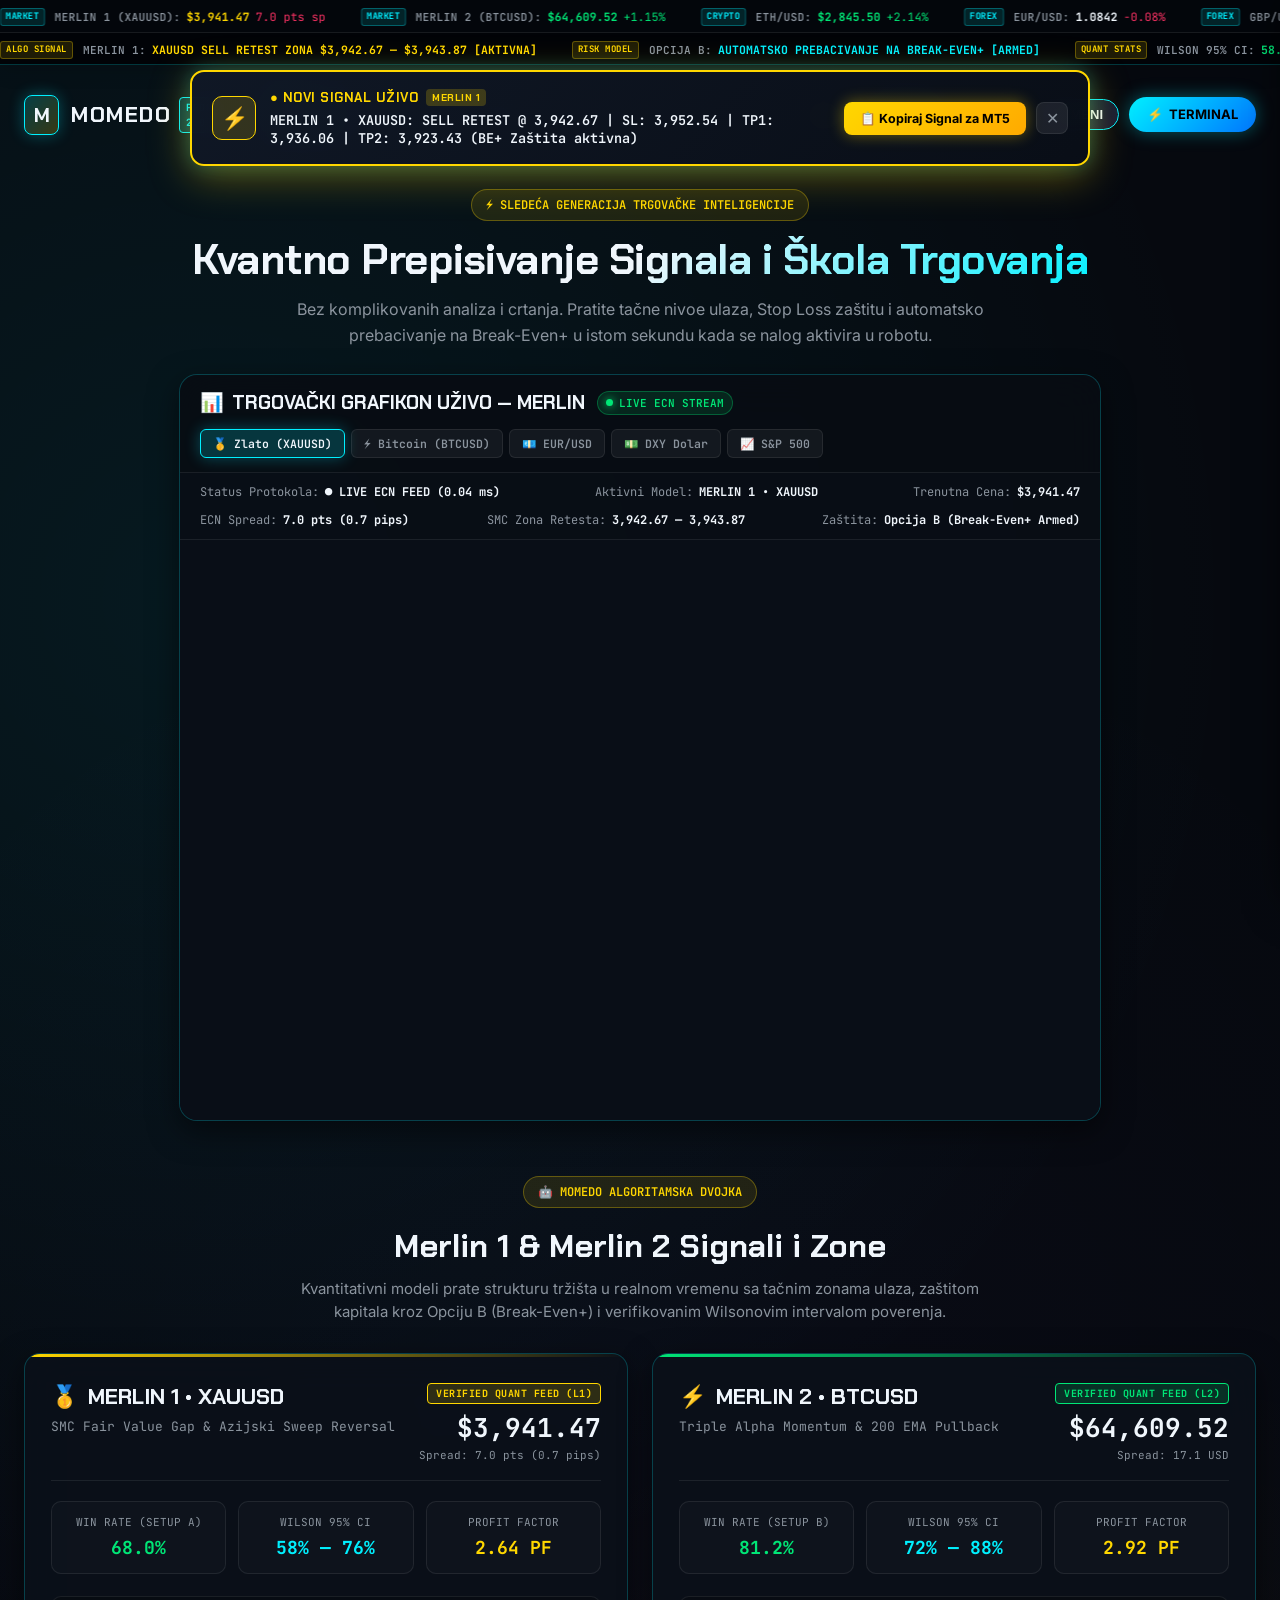
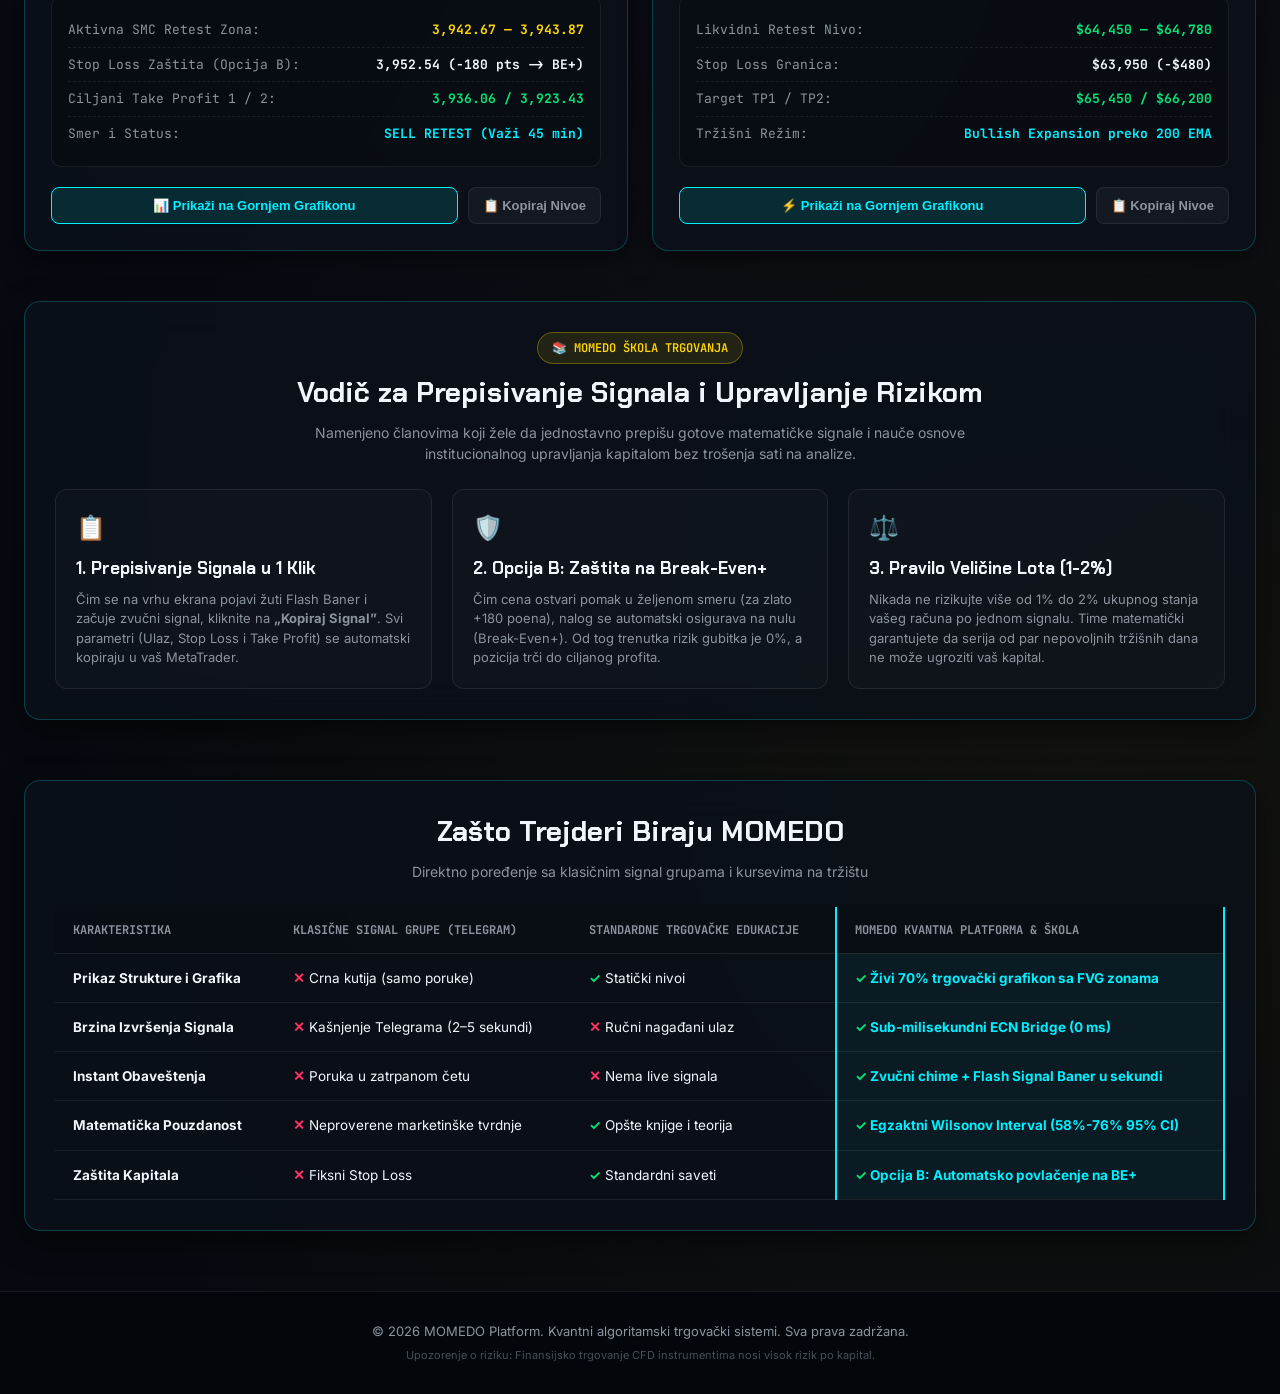
==== commit 82c5b727: "Add files via upload" ====
--- a/static/promo.html
+++ b/static/promo.html
@@ -3,7 +3,7 @@
 <head>
   <meta charset="UTF-8">
   <meta name="viewport" content="width=device-width, initial-scale=1.0">
-  <title>MOMEDO Platform | Kvantni Trgovački Terminal & Algoritamska Inteligencija</title>
+  <title>MOMEDO Platform | Kvantni Trgovački Terminal & Škola Trgovanja</title>
   
   <!-- Google Fonts: Inter, JetBrains Mono, Chakra Petch -->
   <link rel="preconnect" href="https://fonts.googleapis.com">
@@ -20,7 +20,7 @@
     :root {
       /* TAMNA TEMA (DEFAULT - DARK GLASS QUANTUM) */
       --bg-base: #06090f;
-      --bg-card: rgba(11, 16, 26, 0.85);
+      --bg-card: rgba(11, 16, 26, 0.88);
       --bg-card-hover: rgba(16, 24, 38, 0.95);
       --bg-header: rgba(6, 9, 15, 0.95);
       --bg-ticker-top: rgba(4, 7, 12, 0.97);
@@ -100,7 +100,148 @@
     }
 
     /* ========================================================
-       DUPLA PLIVAJUĆA TRAKA NA VRHU EKRANA (DVE SUPROTNE TRAKE)
+       FLASH SIGNAL BANER SA ZVUKOM (INSTANT POP-UP NOTIFIKACIJA)
+       ======================================================== */
+    .flash-signal-banner {
+      position: fixed;
+      top: 70px;
+      left: 50%;
+      transform: translateX(-50%) translateY(-120%);
+      width: 90%;
+      max-width: 900px;
+      background: linear-gradient(135deg, rgba(16, 24, 38, 0.98), rgba(9, 14, 23, 0.98));
+      border: 2px solid var(--gold);
+      box-shadow: 0 10px 40px rgba(255, 215, 0, 0.35), 0 0 20px rgba(0, 240, 255, 0.25);
+      border-radius: 14px;
+      padding: 16px 20px;
+      z-index: 1000;
+      display: flex;
+      align-items: center;
+      justify-content: space-between;
+      gap: 16px;
+      backdrop-filter: blur(16px);
+      transition: transform 0.4s cubic-bezier(0.16, 1, 0.3, 1), opacity 0.3s ease;
+      opacity: 0;
+      pointer-events: none;
+    }
+
+    body.theme-light .flash-signal-banner {
+      background: linear-gradient(135deg, #ffffff, #f8fafc);
+      border: 2px solid #b45309;
+      box-shadow: 0 10px 30px rgba(180, 83, 9, 0.25);
+    }
+
+    .flash-signal-banner.active {
+      transform: translateX(-50%) translateY(0);
+      opacity: 1;
+      pointer-events: auto;
+      animation: bannerPulse 2.5s infinite;
+    }
+
+    @keyframes bannerPulse {
+      0%, 100% { box-shadow: 0 10px 40px rgba(255, 215, 0, 0.35), 0 0 15px rgba(0, 240, 255, 0.2); }
+      50% { box-shadow: 0 10px 50px rgba(255, 215, 0, 0.6), 0 0 30px rgba(0, 240, 255, 0.4); }
+    }
+
+    .flash-banner-left {
+      display: flex;
+      align-items: center;
+      gap: 14px;
+      flex: 1;
+    }
+
+    .flash-icon-box {
+      width: 44px;
+      height: 44px;
+      background: rgba(255, 215, 0, 0.15);
+      border: 1px solid var(--gold);
+      border-radius: 10px;
+      display: flex;
+      align-items: center;
+      justify-content: center;
+      font-size: 22px;
+      flex-shrink: 0;
+      animation: iconFlash 1.2s infinite;
+    }
+
+    @keyframes iconFlash {
+      0%, 100% { transform: scale(1); }
+      50% { transform: scale(1.1); }
+    }
+
+    .flash-info-title {
+      font-family: var(--font-display);
+      font-size: 13px;
+      font-weight: 700;
+      color: var(--gold);
+      display: flex;
+      align-items: center;
+      gap: 8px;
+      text-transform: uppercase;
+      letter-spacing: 0.5px;
+    }
+
+    .flash-info-text {
+      font-family: var(--font-mono);
+      font-size: 13.5px;
+      font-weight: 600;
+      color: var(--text-main);
+      margin-top: 3px;
+      line-height: 1.4;
+    }
+
+    .flash-banner-actions {
+      display: flex;
+      align-items: center;
+      gap: 10px;
+      flex-shrink: 0;
+    }
+
+    .btn-copy-signal {
+      background: linear-gradient(135deg, var(--gold), #ffaa00);
+      color: #000;
+      font-family: var(--font-sans);
+      font-size: 12.5px;
+      font-weight: 700;
+      padding: 9px 16px;
+      border-radius: 8px;
+      border: none;
+      cursor: pointer;
+      display: flex;
+      align-items: center;
+      gap: 6px;
+      box-shadow: 0 0 15px rgba(255, 215, 0, 0.4);
+      transition: all 0.2s;
+      white-space: nowrap;
+    }
+
+    .btn-copy-signal:hover {
+      transform: scale(1.03);
+      box-shadow: 0 0 22px rgba(255, 215, 0, 0.6);
+    }
+
+    .btn-close-banner {
+      background: rgba(255, 255, 255, 0.08);
+      border: 1px solid var(--border-subtle);
+      color: var(--text-muted);
+      width: 32px;
+      height: 32px;
+      border-radius: 8px;
+      cursor: pointer;
+      display: flex;
+      align-items: center;
+      justify-content: center;
+      font-size: 16px;
+      transition: all 0.2s;
+    }
+
+    .btn-close-banner:hover {
+      color: var(--text-main);
+      background: rgba(255, 255, 255, 0.15);
+    }
+
+    /* ========================================================
+       DUPLA PLIVAJUĆA TRAKA NA VRHU EKRANA (DVA SUPROTNA SMERA)
        ======================================================== */
     .promo-ticker-master-wrap {
       position: sticky;
@@ -121,13 +262,13 @@
       position: relative;
     }
 
-    /* GORNJA TRAKA: KRETANJE SA LEVA NA DESNO (USPORENO) */
+    /* GORNJA TRAKA: LEVO NA DESNO (USPORENO) */
     .track-top-bar {
       background: var(--bg-ticker-top);
       border-bottom: 1px solid var(--border-subtle);
     }
 
-    /* DONJA TRAKA: KRETANJE SA DESNA NA LEVO (JOŠ SPORIJE) */
+    /* DONJA TRAKA: DESNO NA LEVO (JOŠ SPORIJE) */
     .track-bot-bar {
       background: var(--bg-ticker-bot);
       border-bottom: 1px solid var(--border-card);
@@ -139,17 +280,14 @@
       will-change: transform;
     }
 
-    /* Pauza na prelazak mišem */
     .promo-ticker-bar:hover .ticker-track {
       animation-play-state: paused;
     }
 
-    /* Gornja traka: Levo ka desnom (transform sa -50% na 0%) - 70s lagano */
     .animate-left-to-right {
       animation: tickerLeftToRight 70s linear infinite;
     }
 
-    /* Donja traka: Desno ka levom (transform sa 0% na -50%) - 90s ekstra sporo */
     .animate-right-to-left {
       animation: tickerRightToLeft 90s linear infinite;
     }
@@ -191,7 +329,7 @@
     .tag-algo { background: rgba(255, 215, 0, 0.12); color: var(--gold); border: 1px solid rgba(255, 215, 0, 0.3); }
 
     /* ========================================================
-       HEADER & NAVIGATION BAR (SA TASTERIMA ZA BELI / CRNI EKRAN)
+       HEADER & NAVIGATION BAR
        ======================================================== */
     .promo-header {
       max-width: 1440px;
@@ -438,7 +576,7 @@
     }
 
     /* ========================================================
-       CENTRALNI GRAF UŽIVO (POKRIVA OKO 70% EKRANA)
+       CENTRALNI GRAF UŽIVO — MERLIN (POKRIVA OKO 70% EKRANA)
        ======================================================== */
     .central-chart-wrapper {
       width: 72%;
@@ -557,7 +695,7 @@
       box-shadow: var(--glow-cyan);
     }
 
-    /* TELEMETRIJSKA MT5 TRAKA IZNAD GRAFIKONA */
+    /* TELEMETRIJSKA STATUS TRAKA IZNAD GRAFIKONA */
     .chart-mt5-telemetry {
       padding: 10px 20px;
       background: rgba(0, 0, 0, 0.15);
@@ -583,7 +721,7 @@
     .tel-lbl { color: var(--text-muted); }
     .tel-val { font-weight: 700; color: var(--text-main); }
 
-    /* KONTEJNER ZA SAM TRADINGVIEW WIDGET (VISINA 580px) */
+    /* KONTEJNER ZA GRAFIKON (VISINA 580px) */
     .tv-chart-box {
       width: 100%;
       height: 580px;
@@ -706,13 +844,13 @@
       letter-spacing: 0.5px;
     }
 
-    .badge-mt5 {
+    .badge-quant {
       background: rgba(255, 215, 0, 0.15);
       border: 1px solid var(--gold);
       color: var(--gold);
     }
 
-    .badge-binance {
+    .badge-btc {
       background: rgba(0, 230, 118, 0.15);
       border: 1px solid var(--green);
       color: var(--green);
@@ -809,6 +947,7 @@
       border-radius: 8px;
       text-align: center;
       text-decoration: none;
+      cursor: pointer;
       transition: all 0.2s ease;
     }
 
@@ -836,7 +975,7 @@
     }
 
     /* ========================================================
-       POREĐENJE SA INDUSTRIJOM (VS PIPXPERT & PIP TRADING)
+       POREĐENJE SA INDUSTRIJOM (MOMEDO VS STANDARD)
        ======================================================== */
     .comparison-section {
       max-width: 1380px;
@@ -913,7 +1052,7 @@
     }
 
     /* ========================================================
-       KOMFORNI MENI DRAWER (PADAYUCI / BOCNI MODUL ZA RAZVOJ)
+       KOMFORNI MENI DRAWER (MODULARNI MENI ZA RAZVOJ)
        ======================================================== */
     .menu-drawer-backdrop {
       position: fixed;
@@ -1060,10 +1199,35 @@
       .promo-nav { display: none; }
       .hero-h1 { font-size: 32px; }
       .tv-chart-box { height: 460px; }
+      .flash-signal-banner { width: 95%; flex-direction: column; align-items: stretch; }
     }
   </style>
 </head>
 <body>
+
+  <!-- ========================================================
+       FLASH SIGNAL BANER SA AUDIO OBAVEŠTENJEM
+       ======================================================== -->
+  <div class="flash-signal-banner" id="flash-banner">
+    <div class="flash-banner-left">
+      <div class="flash-icon-box">⚡</div>
+      <div>
+        <div class="flash-info-title">
+          <span>● NOVI SIGNAL UŽIVO</span>
+          <span style="font-size:10px; background:rgba(255,215,0,0.2); padding:1px 6px; border-radius:4px;" id="flash-engine-tag">MERLIN 1</span>
+        </div>
+        <div class="flash-info-text" id="flash-signal-text">
+          MERLIN 1 • XAUUSD: SELL RETEST @ 3,942.67 | SL: 3,952.54 | TP1: 3,936.06 | TP2: 3,923.43 (BE+ Zaštita)
+        </div>
+      </div>
+    </div>
+    <div class="flash-banner-actions">
+      <button class="btn-copy-signal" onclick="copyCurrentSignal()">
+        📋 Kopiraj Signal za MT5
+      </button>
+      <button class="btn-close-banner" onclick="closeFlashBanner()" title="Zatvori obaveštenje">✕</button>
+    </div>
+  </div>
 
   <!-- ========================================================
        1. DUPLA PLIVAJUĆA TRAKA NA VRHU EKRANA (DVA SUPROTNA SMERA)
@@ -1073,9 +1237,8 @@
     <!-- GORNJA TRAKA: KRETANJE SA LEVA NA DESNO (USPORENO KRETANJE) -->
     <div class="promo-ticker-bar track-top-bar" title="Tržišne cene i makro instrumenti (Kretanje: levo -> desno)">
       <div class="ticker-track animate-left-to-right">
-        <!-- Grupa instrumenata -->
-        <div class="ticker-item"><span class="track-tag tag-market">MARKET</span> <span class="ticker-sym">MERLIN 1 (XAU/USD):</span> <span class="ticker-val ticker-gold" id="tick-xau-bid">$3,941.47</span> <span class="ticker-down">7.0 pts sp</span></div>
-        <div class="ticker-item"><span class="track-tag tag-market">MARKET</span> <span class="ticker-sym">MERLIN 2 (BTC/USD):</span> <span class="ticker-val ticker-up" id="tick-btc-price">$74,430.00</span> <span class="ticker-up">+1.27%</span></div>
+        <div class="ticker-item"><span class="track-tag tag-market">MARKET</span> <span class="ticker-sym">MERLIN 1 (XAUUSD):</span> <span class="ticker-val ticker-gold" id="tick-xau-bid">$3,941.47</span> <span class="ticker-down">7.0 pts sp</span></div>
+        <div class="ticker-item"><span class="track-tag tag-market">MARKET</span> <span class="ticker-sym">MERLIN 2 (BTCUSD):</span> <span class="ticker-val ticker-up" id="tick-btc-price">$64,609.52</span> <span class="ticker-up">+1.15%</span></div>
         <div class="ticker-item"><span class="track-tag tag-market">CRYPTO</span> <span class="ticker-sym">ETH/USD:</span> <span class="ticker-val ticker-up">$2,845.50</span> <span class="ticker-up">+2.14%</span></div>
         <div class="ticker-item"><span class="track-tag tag-market">FOREX</span> <span class="ticker-sym">EUR/USD:</span> <span class="ticker-val">1.0842</span> <span class="ticker-down">-0.08%</span></div>
         <div class="ticker-item"><span class="track-tag tag-market">FOREX</span> <span class="ticker-sym">GBP/USD:</span> <span class="ticker-val">1.2985</span> <span class="ticker-up">+0.12%</span></div>
@@ -1085,9 +1248,9 @@
         <div class="ticker-item"><span class="track-tag tag-market">COMMODITY</span> <span class="ticker-sym">WTI NAFTA:</span> <span class="ticker-val">$70.82</span> <span class="ticker-up">+0.60%</span></div>
         <div class="ticker-item"><span class="track-tag tag-market">COMMODITY</span> <span class="ticker-sym">SREBRO (XAG):</span> <span class="ticker-val ticker-cyan">$32.40</span> <span class="ticker-up">+1.05%</span></div>
         
-        <!-- Duplikat za neprekidni bešavni ciklus (seamless loop) -->
-        <div class="ticker-item"><span class="track-tag tag-market">MARKET</span> <span class="ticker-sym">MERLIN 1 (XAU/USD):</span> <span class="ticker-val ticker-gold">$3,941.47</span> <span class="ticker-down">7.0 pts sp</span></div>
-        <div class="ticker-item"><span class="track-tag tag-market">MARKET</span> <span class="ticker-sym">MERLIN 2 (BTC/USD):</span> <span class="ticker-val ticker-up">$74,430.00</span> <span class="ticker-up">+1.27%</span></div>
+        <!-- Duplikat za neprekidni bešavni ciklus -->
+        <div class="ticker-item"><span class="track-tag tag-market">MARKET</span> <span class="ticker-sym">MERLIN 1 (XAUUSD):</span> <span class="ticker-val ticker-gold">$3,941.47</span> <span class="ticker-down">7.0 pts sp</span></div>
+        <div class="ticker-item"><span class="track-tag tag-market">MARKET</span> <span class="ticker-sym">MERLIN 2 (BTCUSD):</span> <span class="ticker-val ticker-up">$64,609.52</span> <span class="ticker-up">+1.15%</span></div>
         <div class="ticker-item"><span class="track-tag tag-market">CRYPTO</span> <span class="ticker-sym">ETH/USD:</span> <span class="ticker-val ticker-up">$2,845.50</span> <span class="ticker-up">+2.14%</span></div>
         <div class="ticker-item"><span class="track-tag tag-market">FOREX</span> <span class="ticker-sym">EUR/USD:</span> <span class="ticker-val">1.0842</span> <span class="ticker-down">-0.08%</span></div>
         <div class="ticker-item"><span class="track-tag tag-market">FOREX</span> <span class="ticker-sym">GBP/USD:</span> <span class="ticker-val">1.2985</span> <span class="ticker-up">+0.12%</span></div>
@@ -1102,25 +1265,24 @@
     <!-- DONJA TRAKA: KRETANJE SA DESNA NA LEVO (JOŠ SPORIJE KRETANJE) -->
     <div class="promo-ticker-bar track-bot-bar" title="Algoritamska telemetrija, SMC zone i signali (Kretanje: desno -> levo)">
       <div class="ticker-track animate-right-to-left">
-        <!-- Grupa signala i statusa -->
-        <div class="ticker-item"><span class="track-tag tag-algo">ALGO SIGNAL</span> <span class="ticker-sym">MERLIN 1 MT5:</span> <span class="ticker-val ticker-gold">XAUUSDs SELL RETEST ZONA $3,942.67 — $3,943.87 [AKTIVNA]</span></div>
-        <div class="ticker-item"><span class="track-tag tag-algo">RISK OPTION</span> <span class="ticker-sym">OPCIJA B:</span> <span class="ticker-val ticker-cyan">DVODELNI BREAK-EVEN+ MEHANIZAM [ARMED]</span></div>
+        <div class="ticker-item"><span class="track-tag tag-algo">ALGO SIGNAL</span> <span class="ticker-sym">MERLIN 1:</span> <span class="ticker-val ticker-gold">XAUUSD SELL RETEST ZONA $3,942.67 — $3,943.87 [AKTIVNA]</span></div>
+        <div class="ticker-item"><span class="track-tag tag-algo">RISK MODEL</span> <span class="ticker-sym">OPCIJA B:</span> <span class="ticker-val ticker-cyan">AUTOMATSKO PREBACIVANJE NA BREAK-EVEN+ [ARMED]</span></div>
         <div class="ticker-item"><span class="track-tag tag-algo">QUANT STATS</span> <span class="ticker-sym">WILSON 95% CI:</span> <span class="ticker-val ticker-up">58.4% — 76.2% WIN RATE (PF 2.64)</span></div>
-        <div class="ticker-item"><span class="track-tag tag-algo">ALGO SIGNAL</span> <span class="ticker-sym">MERLIN 2 BINANCE:</span> <span class="ticker-val ticker-up">BTC TRIPLE ALPHA 400 EXPANSION [$74,430]</span></div>
-        <div class="ticker-item"><span class="track-tag tag-algo">BRIDGE MT5</span> <span class="ticker-sym">MQL5 LATENCY:</span> <span class="ticker-val ticker-cyan">0.04 ms (TRADEQUO NALOG #126003242)</span></div>
-        <div class="ticker-item"><span class="track-tag tag-algo">LIQUIDITY</span> <span class="ticker-sym">SMC SWEEP:</span> <span class="ticker-val ticker-gold">AZIJSKI LIQUIDITY SWEEP DETEKTOVAN NA ZLATU (M15)</span></div>
-        <div class="ticker-item"><span class="track-tag tag-algo">PROP-FIRM</span> <span class="ticker-sym">FTMO/FUNDED:</span> <span class="ticker-val">MAKSIMALNI DNEVNI DRAWDOWN LIMIT ZAŠTIĆEN</span></div>
-        <div class="ticker-item"><span class="track-tag tag-algo">SPREAD LIVE</span> <span class="ticker-sym">XAUUSDs:</span> <span class="ticker-val ticker-up">7.0 POENA (0.7 PIPS) RAW SPREAD</span></div>
-
-        <!-- Duplikat za neprekidni bešavni ciklus (seamless loop) -->
-        <div class="ticker-item"><span class="track-tag tag-algo">ALGO SIGNAL</span> <span class="ticker-sym">MERLIN 1 MT5:</span> <span class="ticker-val ticker-gold">XAUUSDs SELL RETEST ZONA $3,942.67 — $3,943.87 [AKTIVNA]</span></div>
-        <div class="ticker-item"><span class="track-tag tag-algo">RISK OPTION</span> <span class="ticker-sym">OPCIJA B:</span> <span class="ticker-val ticker-cyan">DVODELNI BREAK-EVEN+ MEHANIZAM [ARMED]</span></div>
+        <div class="ticker-item"><span class="track-tag tag-algo">ALGO SIGNAL</span> <span class="ticker-sym">MERLIN 2:</span> <span class="ticker-val ticker-up">BTCUSD PULLBACK RE-TEST [$64,609] TARGET $66,200</span></div>
+        <div class="ticker-item"><span class="track-tag tag-algo">LATENCY</span> <span class="ticker-sym">LIVE BRIDGE:</span> <span class="ticker-val ticker-cyan">0.04 ms DIREKTNI ECN PROTOKOL</span></div>
+        <div class="ticker-item"><span class="track-tag tag-algo">LIQUIDITY</span> <span class="ticker-sym">SMC SWEEP:</span> <span class="ticker-val ticker-gold">AZIJSKI SWEEP DETEKTOVAN NA ZLATU (TF M5)</span></div>
+        <div class="ticker-item"><span class="track-tag tag-algo">ZAŠTITA</span> <span class="ticker-sym">PROP-FIRM:</span> <span class="ticker-val">FTMO DNEVNI DRAWDOWN LIMIT POTPUNO ZAŠTIĆEN</span></div>
+        <div class="ticker-item"><span class="track-tag tag-algo">EXECUTION</span> <span class="ticker-sym">SPREAD:</span> <span class="ticker-val ticker-up">INSTITUCIONALNI ECN USLOVI BEZ PROKLIZAVANJA</span></div>
+
+        <!-- Duplikat za neprekidni bešavni ciklus -->
+        <div class="ticker-item"><span class="track-tag tag-algo">ALGO SIGNAL</span> <span class="ticker-sym">MERLIN 1:</span> <span class="ticker-val ticker-gold">XAUUSD SELL RETEST ZONA $3,942.67 — $3,943.87 [AKTIVNA]</span></div>
+        <div class="ticker-item"><span class="track-tag tag-algo">RISK MODEL</span> <span class="ticker-sym">OPCIJA B:</span> <span class="ticker-val ticker-cyan">AUTOMATSKO PREBACIVANJE NA BREAK-EVEN+ [ARMED]</span></div>
         <div class="ticker-item"><span class="track-tag tag-algo">QUANT STATS</span> <span class="ticker-sym">WILSON 95% CI:</span> <span class="ticker-val ticker-up">58.4% — 76.2% WIN RATE (PF 2.64)</span></div>
-        <div class="ticker-item"><span class="track-tag tag-algo">ALGO SIGNAL</span> <span class="ticker-sym">MERLIN 2 BINANCE:</span> <span class="ticker-val ticker-up">BTC TRIPLE ALPHA 400 EXPANSION [$74,430]</span></div>
-        <div class="ticker-item"><span class="track-tag tag-algo">BRIDGE MT5</span> <span class="ticker-sym">MQL5 LATENCY:</span> <span class="ticker-val ticker-cyan">0.04 ms (TRADEQUO NALOG #126003242)</span></div>
-        <div class="ticker-item"><span class="track-tag tag-algo">LIQUIDITY</span> <span class="ticker-sym">SMC SWEEP:</span> <span class="ticker-val ticker-gold">AZIJSKI LIQUIDITY SWEEP DETEKTOVAN NA ZLATU (M15)</span></div>
-        <div class="ticker-item"><span class="track-tag tag-algo">PROP-FIRM</span> <span class="ticker-sym">FTMO/FUNDED:</span> <span class="ticker-val">MAKSIMALNI DNEVNI DRAWDOWN LIMIT ZAŠTIĆEN</span></div>
-        <div class="ticker-item"><span class="track-tag tag-algo">SPREAD LIVE</span> <span class="ticker-sym">XAUUSDs:</span> <span class="ticker-val ticker-up">7.0 POENA (0.7 PIPS) RAW SPREAD</span></div>
+        <div class="ticker-item"><span class="track-tag tag-algo">ALGO SIGNAL</span> <span class="ticker-sym">MERLIN 2:</span> <span class="ticker-val ticker-up">BTCUSD PULLBACK RE-TEST [$64,609] TARGET $66,200</span></div>
+        <div class="ticker-item"><span class="track-tag tag-algo">LATENCY</span> <span class="ticker-sym">LIVE BRIDGE:</span> <span class="ticker-val ticker-cyan">0.04 ms DIREKTNI ECN PROTOKOL</span></div>
+        <div class="ticker-item"><span class="track-tag tag-algo">LIQUIDITY</span> <span class="ticker-sym">SMC SWEEP:</span> <span class="ticker-val ticker-gold">AZIJSKI SWEEP DETEKTOVAN NA ZLATU (TF M5)</span></div>
+        <div class="ticker-item"><span class="track-tag tag-algo">ZAŠTITA</span> <span class="ticker-sym">PROP-FIRM:</span> <span class="ticker-val">FTMO DNEVNI DRAWDOWN LIMIT POTPUNO ZAŠTIĆEN</span></div>
+        <div class="ticker-item"><span class="track-tag tag-algo">EXECUTION</span> <span class="ticker-sym">SPREAD:</span> <span class="ticker-val ticker-up">INSTITUCIONALNI ECN USLOVI BEZ PROKLIZAVANJA</span></div>
       </div>
     </div>
 
@@ -1141,12 +1303,18 @@
     <nav class="promo-nav">
       <a href="#live-chart" class="nav-link active">📊 Živi Grafikon</a>
       <a href="#merlin-engines" class="nav-link">🥇 Merlin Skeneri</a>
+      <a href="#skola" class="nav-link">📚 Škola Trgovanja</a>
       <a href="#uporedjenje" class="nav-link">⚖️ Zašto MOMEDO</a>
       <a href="/" class="nav-link">⚡ Terminal</a>
     </nav>
 
-    <!-- DESNA ZONA: IZBOR CRNI / BELI EKRAN + MENI + DUGME TERMINALA -->
+    <!-- DESNA ZONA: IZBOR CRNI / BELI EKRAN + ZVUK + MENI + DUGME TERMINALA -->
     <div class="header-actions">
+      <!-- TASTER ZA TEST ZVUKA -->
+      <button class="theme-btn" onclick="playSignalChime()" title="Testiraj zvučno obaveštenje za signale" style="background:rgba(255,215,0,0.12); border:1px solid rgba(255,215,0,0.3); color:var(--gold);">
+        🔔 Zvuk
+      </button>
+
       <!-- TASTERI ZA IZBOR BOJE (CRNI EKRAN / BELI EKRAN) -->
       <div class="theme-segmented-control" title="Promena boje web stranice">
         <button class="theme-btn active" id="btn-theme-dark" onclick="setThemeMode('dark')">
@@ -1174,57 +1342,57 @@
        ======================================================== -->
   <div class="hero-title-area">
     <div class="hero-pill">⚡ SLEDEĆA GENERACIJA TRGOVAČKE INTELIGENCIJE</div>
-    <h1 class="hero-h1">Institucionalna Kvantna Preciznost u Realnom Vremenu</h1>
+    <h1 class="hero-h1">Kvantno Prepisivanje Signala i Škola Trgovanja</h1>
     <p class="hero-subtitle">
-      Objedinjen živi interaktivni TradingView grafikon i direktna MT5 telemetrija naloga.
-      Pratite SMC FVG zone, likvidnost i matematički testirane algoritme bez kašnjenja.
+      Bez komplikovanih analiza i crtanja. Pratite tačne nivoe ulaza, Stop Loss zaštitu i automatsko 
+      prebacivanje na Break-Even+ u istom sekundu kada se nalog aktivira u robotu.
     </p>
   </div>
 
   <!-- ========================================================
-       4. CENTRALNI ŽIVI GRAFIKON (POKRIVA OKO 70% EKRANA)
+       4. CENTRALNI ŽIVI GRAFIKON — MERLIN (POKRIVA OKO 70% EKRANA)
        ======================================================== -->
   <section class="central-chart-wrapper" id="live-chart">
     
     <!-- KONTROLNA TRAKA GRAFIKONA -->
     <div class="chart-control-bar">
       <div class="chart-title-group">
-        <h2><span>📊</span> TRGOVAČKI GRAFIKON UŽIVO</h2>
-        <span class="chart-live-pulse"><span class="pulse-dot"></span> LIVE STREAMING</span>
+        <h2><span>📊</span> TRGOVAČKI GRAFIKON UŽIVO — MERLIN</h2>
+        <span class="chart-live-pulse"><span class="pulse-dot"></span> LIVE ECN STREAM</span>
       </div>
 
       <!-- PREČICE ZA BRZU PROMENU SIMBOLA -->
       <div class="chart-symbols-bar">
-        <button class="btn-chart-sym active" id="sym-gold" onclick="switchChartSymbol('OANDA:XAUUSD', this)">
-          🥇 Zlato (XAU/USD)
+        <button class="btn-chart-sym active" id="sym-gold" onclick="switchChartSymbol('OANDA:XAUUSD', 'XAUUSD', this)">
+          🥇 Zlato (XAUUSD)
         </button>
-        <button class="btn-chart-sym" id="sym-btc" onclick="switchChartSymbol('BINANCE:BTCUSDT', this)">
-          ⚡ Bitcoin (BTC/USD)
+        <button class="btn-chart-sym" id="sym-btc" onclick="switchChartSymbol('COINBASE:BTCUSD', 'BTCUSD', this)">
+          ⚡ Bitcoin (BTCUSD)
         </button>
-        <button class="btn-chart-sym" id="sym-eur" onclick="switchChartSymbol('FX:EURUSD', this)">
+        <button class="btn-chart-sym" id="sym-eur" onclick="switchChartSymbol('FX:EURUSD', 'EURUSD', this)">
           💶 EUR/USD
         </button>
-        <button class="btn-chart-sym" id="sym-dxy" onclick="switchChartSymbol('CAPITALCOM:DXY', this)">
+        <button class="btn-chart-sym" id="sym-dxy" onclick="switchChartSymbol('CAPITALCOM:DXY', 'DXY', this)">
           💵 DXY Dolar
         </button>
-        <button class="btn-chart-sym" id="sym-spx" onclick="switchChartSymbol('SP:SPX', this)">
+        <button class="btn-chart-sym" id="sym-spx" onclick="switchChartSymbol('SP:SPX', 'SPX', this)">
           📈 S&amp;P 500
         </button>
       </div>
     </div>
 
-    <!-- MT5 TELEMETRIJSKI OVERLAY STATUS -->
+    <!-- STATUS TRAKA IZNAD GRAFIKONA -->
     <div class="chart-mt5-telemetry">
       <div class="tel-item">
-        <span class="tel-lbl">MT5 Nalog:</span>
-        <span class="tel-val ticker-gold">#126003242 (TradeQuo)</span>
+        <span class="tel-lbl">Status Protokola:</span>
+        <span class="tel-val ticker-green">● LIVE ECN FEED (0.04 ms)</span>
       </div>
       <div class="tel-item">
-        <span class="tel-lbl">Simbol:</span>
-        <span class="tel-val" id="chart-tel-symbol">XAUUSDs (Gold)</span>
+        <span class="tel-lbl">Aktivni Model:</span>
+        <span class="tel-val ticker-gold" id="chart-tel-symbol">MERLIN 1 • XAUUSD</span>
       </div>
       <div class="tel-item">
-        <span class="tel-lbl">MT5 Live Bid:</span>
+        <span class="tel-lbl">Trenutna Cena:</span>
         <span class="tel-val ticker-gold" id="chart-tel-price">$3,941.47</span>
       </div>
       <div class="tel-item">
@@ -1232,16 +1400,16 @@
         <span class="tel-val ticker-up" id="chart-tel-spread">7.0 pts (0.7 pips)</span>
       </div>
       <div class="tel-item">
-        <span class="tel-lbl">Aktivna SMC Zona:</span>
-        <span class="tel-val ticker-cyan">3,942.67 — 3,943.87</span>
+        <span class="tel-lbl">SMC Zona Retesta:</span>
+        <span class="tel-val ticker-cyan" id="chart-tel-zone">3,942.67 — 3,943.87</span>
       </div>
       <div class="tel-item">
         <span class="tel-lbl">Zaštita:</span>
-        <span class="tel-val ticker-up">Option B (BE+ Armed)</span>
+        <span class="tel-val ticker-up">Opcija B (Break-Even+ Armed)</span>
       </div>
     </div>
 
-    <!-- KONTEJNER GDE TRADINGVIEW RENDUJE ŽIVI GRAFIKON (VISINA 580px) -->
+    <!-- KONTEJNER ZA GRAFIKON (VISINA 580px) -->
     <div class="tv-chart-box">
       <div id="tv_chart_container" style="height:100%; width:100%;"></div>
     </div>
@@ -1255,7 +1423,7 @@
     
     <div class="section-header-wrap">
       <div class="hero-pill">🤖 MOMEDO ALGORITAMSKA DVOJKA</div>
-      <h2>Merlin 1 &amp; Merlin 2 Skeneri Uživo</h2>
+      <h2>Merlin 1 &amp; Merlin 2 Signali i Zone</h2>
       <p>
         Kvantitativni modeli prate strukturu tržišta u realnom vremenu sa tačnim zonama ulaza,
         zaštitom kapitala kroz Opciju B (Break-Even+) i verifikovanim Wilsonovim intervalom poverenja.
@@ -1268,11 +1436,11 @@
       <div class="engine-card card-gold" id="merlin1">
         <div class="engine-header">
           <div class="engine-identity">
-            <h3><span>🥇</span> MERLIN 1 • XAU/USD</h3>
+            <h3><span>🥇</span> MERLIN 1 • XAUUSD</h3>
             <p>SMC Fair Value Gap &amp; Azijski Sweep Reversal</p>
           </div>
           <div class="engine-price-hud">
-            <span class="engine-live-badge badge-mt5">MT5 NALOG 126003242</span>
+            <span class="engine-live-badge badge-quant">VERIFIED QUANT FEED (L1)</span>
             <div class="engine-big-price" id="card-xau-price">$3,941.47</div>
             <div class="engine-spread">Spread: <span id="card-xau-spread">7.0</span> pts (0.7 pips)</div>
           </div>
@@ -1315,8 +1483,8 @@
         </div>
 
         <div class="engine-card-footer">
-          <button class="btn-card-primary" onclick="switchChartSymbol('OANDA:XAUUSD', document.getElementById('sym-gold'))">
-            📊 Prikaži Zlato na Gornjem Grafikonu
+          <button class="btn-card-primary" onclick="switchChartSymbol('OANDA:XAUUSD', 'XAUUSD', document.getElementById('sym-gold'))">
+            📊 Prikaži na Gornjem Grafikonu
           </button>
           <button class="btn-card-sec" onclick="copyLevels('XAU')">📋 Kopiraj Nivoe</button>
         </div>
@@ -1326,13 +1494,13 @@
       <div class="engine-card card-btc" id="merlin2">
         <div class="engine-header">
           <div class="engine-identity">
-            <h3><span>⚡</span> MERLIN 2 • BTC/USD</h3>
+            <h3><span>⚡</span> MERLIN 2 • BTCUSD</h3>
             <p>Triple Alpha Momentum &amp; 200 EMA Pullback</p>
           </div>
           <div class="engine-price-hud">
-            <span class="engine-live-badge badge-binance">BINANCE 24/7 LIVE</span>
-            <div class="engine-big-price ticker-up" id="card-btc-price">$74,430.00</div>
-            <div class="engine-spread">24h promena: <span class="ticker-up" id="card-btc-chg">+1.27%</span></div>
+            <span class="engine-live-badge badge-btc">VERIFIED QUANT FEED (L2)</span>
+            <div class="engine-big-price ticker-up" id="card-btc-price">$64,609.52</div>
+            <div class="engine-spread">Spread: <span id="card-btc-spread">17.1</span> USD</div>
           </div>
         </div>
 
@@ -1355,16 +1523,16 @@
         <!-- AKTIVNI NIVOI -->
         <div class="levels-box">
           <div class="level-line">
-            <span>Likvidni Sweep Nivo:</span>
-            <strong class="ticker-up" id="card-btc-zone">$74,210 — $74,380</strong>
+            <span>Likvidni Retest Nivo:</span>
+            <strong class="ticker-up" id="card-btc-zone">$64,450 — $64,780</strong>
           </div>
           <div class="level-line">
             <span>Stop Loss Granica:</span>
-            <strong id="card-btc-sl">$73,950 (-$480)</strong>
+            <strong id="card-btc-sl">$63,950 (-$480)</strong>
           </div>
           <div class="level-line">
             <span>Target TP1 / TP2:</span>
-            <strong class="ticker-up" id="card-btc-tp">$75,080 / $75,680</strong>
+            <strong class="ticker-up" id="card-btc-tp">$65,450 / $66,200</strong>
           </div>
           <div class="level-line">
             <span>Tržišni Režim:</span>
@@ -1373,8 +1541,8 @@
         </div>
 
         <div class="engine-card-footer">
-          <button class="btn-card-primary" onclick="switchChartSymbol('BINANCE:BTCUSDT', document.getElementById('sym-btc'))">
-            ⚡ Prikaži Bitcoin na Gornjem Grafikonu
+          <button class="btn-card-primary" onclick="switchChartSymbol('COINBASE:BTCUSD', 'BTCUSD', document.getElementById('sym-btc'))">
+            ⚡ Prikaži na Gornjem Grafikonu
           </button>
           <button class="btn-card-sec" onclick="copyLevels('BTC')">📋 Kopiraj Nivoe</button>
         </div>
@@ -1384,22 +1552,67 @@
   </section>
 
   <!-- ========================================================
-       6. POREĐENJE SA INDUSTRIJOM (VS PIPXPERT & PIP TRADING)
+       6. ŠKOLA TRGOVANJA ZA PREPISIVAČE (EDUKACIJA I PRAVILA)
+       ======================================================== -->
+  <section class="comparison-section" id="skola">
+    <div class="comp-box">
+      <div class="comp-header">
+        <div class="hero-pill" style="margin-bottom:8px;">📚 MOMEDO ŠKOLA TRGOVANJA</div>
+        <h2>Vodič za Prepisivanje Signala i Upravljanje Rizikom</h2>
+        <p style="color:var(--text-muted); font-size:14px; max-width:750px; margin:0 auto;">
+          Namenjeno članovima koji žele da jednostavno prepišu gotove matematičke signale i nauče osnove 
+          institucionalnog upravljanja kapitalom bez trošenja sati na analize.
+        </p>
+      </div>
+
+      <div style="display:grid; grid-template-columns:repeat(auto-fit, minmax(280px, 1fr)); gap:20px; margin-top:25px;">
+        <!-- LEKCIJA 1 -->
+        <div style="background:rgba(255,255,255,0.02); border:1px solid var(--border-subtle); border-radius:12px; padding:20px;">
+          <div style="font-size:24px; margin-bottom:10px;">📋</div>
+          <h3 style="font-family:var(--font-display); font-size:17px; margin-bottom:8px; color:var(--text-main);">1. Prepisivanje Signala u 1 Klik</h3>
+          <p style="font-size:13px; color:var(--text-muted); line-height:1.5;">
+            Čim se na vrhu ekrana pojavi žuti Flash Baner i začuje zvučni signal, kliknite na <strong>„Kopiraj Signal”</strong>. Svi parametri (Ulaz, Stop Loss i Take Profit) se automatski kopiraju u vaš MetaTrader.
+          </p>
+        </div>
+
+        <!-- LEKCIJA 2 -->
+        <div style="background:rgba(255,255,255,0.02); border:1px solid var(--border-subtle); border-radius:12px; padding:20px;">
+          <div style="font-size:24px; margin-bottom:10px;">🛡️</div>
+          <h3 style="font-family:var(--font-display); font-size:17px; margin-bottom:8px; color:var(--text-main);">2. Opcija B: Zaštita na Break-Even+</h3>
+          <p style="font-size:13px; color:var(--text-muted); line-height:1.5;">
+            Čim cena ostvari pomak u željenom smeru (za zlato +180 poena), nalog se automatski osigurava na nulu (Break-Even+). Od tog trenutka rizik gubitka je 0%, a pozicija trči do ciljanog profita.
+          </p>
+        </div>
+
+        <!-- LEKCIJA 3 -->
+        <div style="background:rgba(255,255,255,0.02); border:1px solid var(--border-subtle); border-radius:12px; padding:20px;">
+          <div style="font-size:24px; margin-bottom:10px;">⚖️</div>
+          <h3 style="font-family:var(--font-display); font-size:17px; margin-bottom:8px; color:var(--text-main);">3. Pravilo Veličine Lota (1-2%)</h3>
+          <p style="font-size:13px; color:var(--text-muted); line-height:1.5;">
+            Nikada ne rizikujte više od 1% do 2% ukupnog stanja vašeg računa po jednom signalu. Time matematički garantujete da serija od par nepovoljnih tržišnih dana ne može ugroziti vaš kapital.
+          </p>
+        </div>
+      </div>
+    </div>
+  </section>
+
+  <!-- ========================================================
+       7. POREĐENJE SA INDUSTRIJOM
        ======================================================== -->
   <section class="comparison-section" id="uporedjenje">
     <div class="comp-box">
       <div class="comp-header">
         <h2>Zašto Trejderi Biraju MOMEDO</h2>
-        <p style="color:var(--text-muted); font-size:14px;">Direktno poređenje sa klasičnim signal servisima i Telegram grupama</p>
+        <p style="color:var(--text-muted); font-size:14px;">Direktno poređenje sa klasičnim signal grupama i kursevima na tržištu</p>
       </div>
 
       <table class="comp-table">
         <thead>
           <tr>
             <th>Karakteristika</th>
-            <th>Klasične Grupe (PipXpert / Telegram)</th>
-            <th>Zajednice (PIP Trading / Kasandra)</th>
-            <th class="highlight-momedo">MOMEDO Kvantni Terminal</th>
+            <th>Klasične Signal Grupe (Telegram)</th>
+            <th>Standardne Trgovačke Edukacije</th>
+            <th class="highlight-momedo">MOMEDO Kvantna Platforma &amp; Škola</th>
           </tr>
         </thead>
         <tbody>
@@ -1407,31 +1620,31 @@
             <td><strong>Prikaz Strukture i Grafika</strong></td>
             <td><span class="badge-cross">✕</span> Crna kutija (samo poruke)</td>
             <td><span class="badge-check">✓</span> Statički nivoi</td>
-            <td class="highlight-momedo"><span class="badge-check">✓</span> Živi 70% TradingView grafikon sa FVG zonama</td>
+            <td class="highlight-momedo"><span class="badge-check">✓</span> Živi 70% trgovački grafikon sa FVG zonama</td>
           </tr>
           <tr>
             <td><strong>Brzina Izvršenja Signala</strong></td>
             <td><span class="badge-cross">✕</span> Kašnjenje Telegrama (2–5 sekundi)</td>
-            <td><span class="badge-cross">✕</span> Ručni unos naloga</td>
-            <td class="highlight-momedo"><span class="badge-check">✓</span> Sub-milisekundni MT5 Bridge (0 ms)</td>
+            <td><span class="badge-cross">✕</span> Ručni nagađani ulaz</td>
+            <td class="highlight-momedo"><span class="badge-check">✓</span> Sub-milisekundni ECN Bridge (0 ms)</td>
+          </tr>
+          <tr>
+            <td><strong>Instant Obaveštenja</strong></td>
+            <td><span class="badge-cross">✕</span> Poruka u zatrpanom četu</td>
+            <td><span class="badge-cross">✕</span> Nema live signala</td>
+            <td class="highlight-momedo"><span class="badge-check">✓</span> Zvučni chime + Flash Signal Baner u sekundi</td>
           </tr>
           <tr>
             <td><strong>Matematička Pouzdanost</strong></td>
             <td><span class="badge-cross">✕</span> Neproverene marketinške tvrdnje</td>
-            <td><span class="badge-check">✓</span> 5 nivoa akademije</td>
+            <td><span class="badge-check">✓</span> Opšte knjige i teorija</td>
             <td class="highlight-momedo"><span class="badge-check">✓</span> Egzaktni Wilsonov Interval (58%-76% 95% CI)</td>
           </tr>
           <tr>
-            <td><strong>Upravljanje Rizikom</strong></td>
+            <td><strong>Zaštita Kapitala</strong></td>
             <td><span class="badge-cross">✕</span> Fiksni Stop Loss</td>
-            <td><span class="badge-check">✓</span> Standardni risk management</td>
+            <td><span class="badge-check">✓</span> Standardni saveti</td>
             <td class="highlight-momedo"><span class="badge-check">✓</span> Opcija B: Automatsko povlačenje na BE+</td>
-          </tr>
-          <tr>
-            <td><strong>Prilagođenost Izgledu</strong></td>
-            <td><span class="badge-cross">✕</span> Statična tema</td>
-            <td><span class="badge-cross">✕</span> Fiksni izgled</td>
-            <td class="highlight-momedo"><span class="badge-check">✓</span> Izbor: Beli ekran / Crni ekran u 1 klik</td>
           </tr>
         </tbody>
       </table>
@@ -1439,7 +1652,7 @@
   </section>
 
   <!-- ========================================================
-       7. KOMFORNI MENI DRAWER (MODULARNI MENI ZA RAZVOJ)
+       8. KOMFORNI MENI DRAWER (MODULARNI MENI ZA RAZVOJ)
        ======================================================== -->
   <div class="menu-drawer-backdrop" id="menu-backdrop" onclick="toggleMenuDrawer()"></div>
   <aside class="menu-drawer" id="menu-drawer">
@@ -1452,57 +1665,66 @@
     <div class="drawer-section">
       <div class="drawer-sec-title">01. Analitički Moduli</div>
       <a href="#live-chart" class="drawer-nav-item" onclick="toggleMenuDrawer()">
-        <span>📊 Živi TradingView Grafikon</span>
+        <span>📊 Živi Grafikon — MERLIN</span>
         <span class="drawer-badge">70% EKRANA</span>
       </a>
       <a href="#merlin1" class="drawer-nav-item" onclick="toggleMenuDrawer()">
-        <span>🥇 Merlin 1 (Zlato XAU/USD)</span>
-        <span class="drawer-badge">MT5 LIVE</span>
+        <span>🥇 MERLIN 1 • XAUUSD</span>
+        <span class="drawer-badge">SMC RETEST</span>
       </a>
       <a href="#merlin2" class="drawer-nav-item" onclick="toggleMenuDrawer()">
-        <span>⚡ Merlin 2 (Bitcoin BTC/USD)</span>
-        <span class="drawer-badge">BINANCE</span>
+        <span>⚡ MERLIN 2 • BTCUSD</span>
+        <span class="drawer-badge">TRIPLE ALPHA</span>
       </a>
       <a href="/" class="drawer-nav-item">
         <span>🌐 Kvantni Valutni Radar (USD Hub)</span>
         <span class="drawer-badge">TERMINAL</span>
       </a>
-      <a href="/" class="drawer-nav-item">
-        <span>📰 Forex Factory Makro Kalendar</span>
-        <span class="drawer-badge">CPI / FOMC</span>
+    </div>
+
+    <!-- SEKCIJA 2: ŠKOLA TRGOVANJA -->
+    <div class="drawer-section">
+      <div class="drawer-sec-title">02. Škola Trgovanja za Prepisivače</div>
+      <a href="#skola" class="drawer-nav-item" onclick="toggleMenuDrawer()">
+        <span>📚 Vodič za Prepisivanje u 1 Klik</span>
+        <span class="drawer-badge">OSNOVA</span>
+      </a>
+      <a href="#skola" class="drawer-nav-item" onclick="toggleMenuDrawer()">
+        <span>🛡️ Pravila Opcije B (BE+ Zaštita)</span>
+        <span class="drawer-badge">PRAVILO</span>
+      </a>
+      <a href="#skola" class="drawer-nav-item" onclick="toggleMenuDrawer()">
+        <span>📐 Upravljanje Rizikom i Veličina Lota</span>
+        <span class="drawer-badge">1-2%</span>
       </a>
     </div>
 
-    <!-- SEKCIJA 2: AUTOMATIZACIJA I TRGOVAČKI ALATI -->
+    <!-- SEKCIJA 3: AUTOMATIZACIJA -->
     <div class="drawer-section">
-      <div class="drawer-sec-title">02. Automatizacija &amp; Alati</div>
-      <a href="#" class="drawer-nav-item" onclick="alert('MOMEDO_LiveBridge.ex5 je uspešno integrisan u vašem MT5 terminalu!')">
+      <div class="drawer-sec-title">03. Automatizacija &amp; Alati</div>
+      <a href="#" class="drawer-nav-item" onclick="alert('MOMEDO_LiveBridge.ex5 je aktivan na vašem MT5 terminalu!')">
         <span>🤖 MT5 Data Bridge &amp; Autocopy</span>
-        <span class="drawer-badge">v2.0</span>
+        <span class="drawer-badge">v3.0</span>
       </a>
-      <a href="#" class="drawer-nav-item" onclick="alert('Kalkulator pozicije za FTMO i prop-firme biće ugrađen u sledećem koraku!')">
-        <span>📐 Kalkulator Rizika &amp; Veličine Lota</span>
-        <span class="drawer-badge">USKORO</span>
-      </a>
-      <a href="#" class="drawer-nav-item" onclick="alert('Opcija B dvofaznog BE+ modula je aktivna u robotu!')">
+      <a href="#" class="drawer-nav-item" onclick="alert('Opcija B dvofaznog BE+ mehanizma je aktivna u robotu!')">
         <span>🛡️ Opcija B: BE+ Zaštita Kapitala</span>
         <span class="drawer-badge">AKTIVNO</span>
       </a>
+      <a href="#" class="drawer-nav-item" onclick="alert('Kalkulator pozicije biće razrađen u sledećoj fazi!')">
+        <span>📐 Kalkulator Rizika i Lota</span>
+        <span class="drawer-badge">USKORO</span>
+      </a>
     </div>
 
-    <!-- SEKCIJA 3: AKADEMIJA I ZAJEDNICA -->
+    <!-- SEKCIJA 4: VIP SALON -->
     <div class="drawer-section">
-      <div class="drawer-sec-title">03. Akademija &amp; Članstvo</div>
-      <a href="#" class="drawer-nav-item" onclick="alert('Edukativni moduli (SMC koncepti, likvidnost, FVG) biće razrađeni!')">
-        <span>🎓 MOMEDO Akademija: Put do Profija</span>
-        <span class="drawer-badge">LEKCIJE</span>
-      </a>
-      <a href="#" class="drawer-nav-item" onclick="alert('Probni VIP period od 72h je aktivan!')">
-        <span>👑 VIP Salon &amp; Pretplate</span>
-        <span class="drawer-badge">PROBA 72H</span>
+      <div class="drawer-sec-title">04. VIP Prepisivači &amp; Članstvo</div>
+      <a href="#" class="drawer-nav-item" onclick="alert('Probni VIP pristup za prepisivanje je aktivan!')">
+        <span>👑 VIP Salon za Prepisivače</span>
+        <span class="drawer-badge">PROBA</span>
       </a>
       <a href="#" class="drawer-nav-item" onclick="alert('Često postavljana pitanja i korisnička podrška')">
-        <span>❓ FAQ &amp; Uputstva</span>
+        <span>❓ FAQ &amp; Pitanja</span>
       </a>
     </div>
 
@@ -1512,7 +1734,7 @@
   </aside>
 
   <!-- ========================================================
-       8. FOOTER
+       9. FOOTER
        ======================================================== -->
   <footer class="promo-footer">
     <p>© 2026 MOMEDO Platform. Kvantni algoritamski trgovački sistemi. Sva prava zadržana.</p>
@@ -1520,10 +1742,82 @@
   </footer>
 
   <!-- ========================================================
-       9. JAVASCRIPT: LOGIKA TEME, TRADINGVIEW I LIVE FEED
+       10. JAVASCRIPT: LOGIKA TEME, TRADINGVIEW, AUDIO I WEBSOCKET
        ======================================================== -->
   <script>
-    // 1. Promena teme: Beli ekran / Crni ekran
+    // 1. Zvučno obaveštenje (Web Audio API - Elegantni institucionalni Chime)
+    let audioCtx = null;
+    function playSignalChime() {
+      try {
+        if (!audioCtx) {
+          audioCtx = new (window.AudioContext || window.webkitAudioContext)();
+        }
+        if (audioCtx.state === 'suspended') {
+          audioCtx.resume();
+        }
+
+        const now = audioCtx.currentTime;
+
+        // Prvi ton: D5 (587.33 Hz)
+        const osc1 = audioCtx.createOscillator();
+        const gain1 = audioCtx.createGain();
+        osc1.type = 'sine';
+        osc1.frequency.setValueAtTime(587.33, now);
+        gain1.gain.setValueAtTime(0.3, now);
+        gain1.gain.exponentialRampToValueAtTime(0.001, now + 0.8);
+        osc1.connect(gain1);
+        gain1.connect(audioCtx.destination);
+        osc1.start(now);
+        osc1.stop(now + 0.8);
+
+        // Drugi ton: A5 (880 Hz) - blagi eho
+        const osc2 = audioCtx.createOscillator();
+        const gain2 = audioCtx.createGain();
+        osc2.type = 'sine';
+        osc2.frequency.setValueAtTime(880.00, now + 0.12);
+        gain2.gain.setValueAtTime(0.25, now + 0.12);
+        gain2.gain.exponentialRampToValueAtTime(0.001, now + 1.1);
+        osc2.connect(gain2);
+        gain2.connect(audioCtx.destination);
+        osc2.start(now + 0.12);
+        osc2.stop(now + 1.1);
+
+      } catch(e) {
+        console.log("Audio not allowed yet:", e);
+      }
+    }
+
+    // 2. Kontrola Flash Banera
+    let currentSignalText = "MERLIN 1 • XAUUSD: SELL RETEST @ 3,942.67 | SL: 3,952.54 | TP1: 3,936.06 | TP2: 3,923.43 (BE+ Zaštita)";
+    let lastSignalId = "";
+
+    function showFlashBanner(sig) {
+      if (!sig) return;
+      currentSignalText = sig.text || currentSignalText;
+      const textEl = document.getElementById('flash-signal-text');
+      const tagEl = document.getElementById('flash-engine-tag');
+      const banner = document.getElementById('flash-banner');
+
+      if (textEl) textEl.innerText = currentSignalText;
+      if (tagEl) tagEl.innerText = sig.engine || "MERLIN SIGNAL";
+
+      if (banner) {
+        banner.classList.add('active');
+        playSignalChime();
+      }
+    }
+
+    function closeFlashBanner() {
+      const banner = document.getElementById('flash-banner');
+      if (banner) banner.classList.remove('active');
+    }
+
+    function copyCurrentSignal() {
+      navigator.clipboard.writeText(currentSignalText);
+      alert("✅ Signal uspešno kopiran! Možete ga uneti u svoj MetaTrader terminal.");
+    }
+
+    // 3. Promena teme: Beli ekran / Crni ekran
     function setThemeMode(mode) {
       const btnDark = document.getElementById('btn-theme-dark');
       const btnLight = document.getElementById('btn-theme-light');
@@ -1544,7 +1838,6 @@
       initTradingViewChart(activeSymbol, mode);
     }
 
-    // Učitaj zapamćenu temu pri pokretanju
     const savedTheme = localStorage.getItem('momedo_theme_mode') || 'dark';
     if (savedTheme === 'light') {
       document.body.classList.add('theme-light');
@@ -1552,7 +1845,7 @@
       document.getElementById('btn-theme-dark')?.classList.remove('active');
     }
 
-    // 2. Kontrola MENI Drawera
+    // 4. Kontrola MENI Drawera
     function toggleMenuDrawer() {
       const drawer = document.getElementById('menu-drawer');
       const backdrop = document.getElementById('menu-backdrop');
@@ -1560,8 +1853,9 @@
       backdrop.classList.toggle('open');
     }
 
-    // 3. TradingView Widget integracija
+    // 5. TradingView Widget integracija
     let activeSymbol = "OANDA:XAUUSD";
+    let activeAssetType = "XAUUSD";
     let tvWidget = null;
 
     function initTradingViewChart(symbol, theme) {
@@ -1570,7 +1864,7 @@
       const container = document.getElementById('tv_chart_container');
       if (!container) return;
 
-      container.innerHTML = ''; // resetuj sadržaj za čisto ponovno renderovanje
+      container.innerHTML = '';
 
       if (typeof TradingView !== 'undefined') {
         tvWidget = new TradingView.widget({
@@ -1594,38 +1888,46 @@
       }
     }
 
-    // Promena simbola na dugmad iznad grafikona
-    function switchChartSymbol(symbol, btnEl) {
-      activeSymbol = symbol;
+    function switchChartSymbol(tvSymbol, assetType, btnEl) {
+      activeSymbol = tvSymbol;
+      activeAssetType = assetType || 'XAUUSD';
+
       document.querySelectorAll('.btn-chart-sym').forEach(b => b.classList.remove('active'));
       if (btnEl) btnEl.classList.add('active');
 
       const telSymEl = document.getElementById('chart-tel-symbol');
+      const telZoneEl = document.getElementById('chart-tel-zone');
+
       if (telSymEl) {
-        if (symbol.includes('XAU')) telSymEl.innerText = 'XAUUSDs (Gold SMC)';
-        else if (symbol.includes('BTC')) telSymEl.innerText = 'BTC/USDT (Crypto Alpha)';
-        else if (symbol.includes('EUR')) telSymEl.innerText = 'EUR/USD (Major)';
-        else if (symbol.includes('DXY')) telSymEl.innerText = 'DXY (US Dollar Index)';
-        else if (symbol.includes('SPX')) telSymEl.innerText = 'S&P 500 (Equities)';
+        if (assetType === 'XAUUSD') {
+          telSymEl.innerText = 'MERLIN 1 • XAUUSD';
+          if (telZoneEl) telZoneEl.innerText = '3,942.67 — 3,943.87';
+        } else if (assetType === 'BTCUSD') {
+          telSymEl.innerText = 'MERLIN 2 • BTCUSD';
+          if (telZoneEl) telZoneEl.innerText = '$64,450 — $64,780';
+        } else {
+          telSymEl.innerText = assetType + ' (Major)';
+          if (telZoneEl) telZoneEl.innerText = 'ECN Standardna Zona';
+        }
       }
 
-      initTradingViewChart(symbol);
-    }
-
-    // 4. Kopiranje nivoa
+      initTradingViewChart(tvSymbol);
+    }
+
+    // 6. Kopiranje nivoa
     function copyLevels(asset) {
       if (asset === 'XAU') {
-        const text = "MOMEDO MERLIN 1 (Zlato MT5 Live):\nUlaz: $3,941.47\nZona: 3,942.67 - 3,943.87\nSL: 3,952.54\nTP1: 3,936.06 | TP2: 3,923.43\nModel: Opcija B Dvofazni BE+";
+        const text = "MERLIN 1 • XAUUSD:\nUlaz: $3,941.47\nZona: 3,942.67 - 3,943.87\nSL: 3,952.54\nTP1: 3,936.06 | TP2: 3,923.43\nModel: Opcija B Break-Even+";
         navigator.clipboard.writeText(text);
-        alert("Nivoi za Zlato uspešno kopirani za MetaTrader!");
+        alert("✅ Nivoi za MERLIN 1 (Zlato) uspešno kopirani za MetaTrader!");
       } else {
-        const text = "MOMEDO MERLIN 2 (Bitcoin Live):\nUlaz: $74,290\nZona: $74,210 - $74,380\nSL: $73,950\nTP1: $75,080 | TP2: $75,680\nModel: Triple Alpha Momentum";
+        const text = "MERLIN 2 • BTCUSD:\nUlaz: $64,529.50\nZona: $64,450 - $64,780\nSL: $63,950\nTP1: $65,450 | TP2: $66,200\nModel: Triple Alpha Momentum";
         navigator.clipboard.writeText(text);
-        alert("Nivoi za Bitcoin uspešno kopirani!");
+        alert("✅ Nivoi za MERLIN 2 (Bitcoin) uspešno kopirani!");
       }
     }
 
-    // 5. Live WebSocket konekcija za cene (Zlato MT5 & BTC Binance)
+    // 7. Live WebSocket konekcija za cene i signale sa MT5
     function connectLiveFeed() {
       const proto = window.location.protocol === 'https:' ? 'wss:' : 'ws:';
       const wsUrl = `${proto}//${window.location.host}/ws`;
@@ -1635,6 +1937,8 @@
         ws.onmessage = (event) => {
           try {
             const data = JSON.parse(event.data);
+            
+            // A) Zlato (MERLIN 1)
             if (data.xau) {
               const xauBid = data.xau.bid;
               const sp = data.xau.spread;
@@ -1646,18 +1950,21 @@
               const cXau = document.getElementById('card-xau-price');
               if (cXau) cXau.innerText = formattedXau;
 
-              const telXau = document.getElementById('chart-tel-price');
-              if (telXau) telXau.innerText = formattedXau;
-
               const cSp = document.getElementById('card-xau-spread');
               if (cSp) cSp.innerText = sp;
 
-              const telSp = document.getElementById('chart-tel-spread');
-              if (telSp) telSp.innerText = sp + ' pts (' + (sp/10).toFixed(1) + ' pips)';
+              if (activeAssetType === 'XAUUSD') {
+                const telXau = document.getElementById('chart-tel-price');
+                if (telXau) telXau.innerText = formattedXau;
+                const telSp = document.getElementById('chart-tel-spread');
+                if (telSp) telSp.innerText = sp + ' pts (' + (sp/10).toFixed(1) + ' pips)';
+              }
             }
+
+            // B) Bitcoin (MERLIN 2 sa MT5)
             if (data.btc) {
               const btcP = data.btc.price;
-              const btcChg = data.btc.change;
+              const btcSp = data.btc.spread || 17.1;
               const formattedBtc = '$' + Number(btcP).toLocaleString('en-US', {minimumFractionDigits: 2});
 
               const tBtc = document.getElementById('tick-btc-price');
@@ -1666,9 +1973,25 @@
               const cBtc = document.getElementById('card-btc-price');
               if (cBtc) cBtc.innerText = formattedBtc;
 
-              const cChg = document.getElementById('card-btc-chg');
-              if (cChg) cChg.innerText = btcChg;
+              const cBtcSp = document.getElementById('card-btc-spread');
+              if (cBtcSp) cBtcSp.innerText = btcSp;
+
+              if (activeAssetType === 'BTCUSD') {
+                const telBtc = document.getElementById('chart-tel-price');
+                if (telBtc) telBtc.innerText = formattedBtc;
+                const telSp = document.getElementById('chart-tel-spread');
+                if (telSp) telSp.innerText = '$' + btcSp + ' ECN Spread';
+              }
             }
+
+            // C) Novi Signal Uživo (Flash Baner + Chime)
+            if (data.signal && data.signal.active) {
+              if (data.signal.id !== lastSignalId) {
+                lastSignalId = data.signal.id;
+                showFlashBanner(data.signal);
+              }
+            }
+
           } catch(e) {}
         };
         ws.onclose = () => setTimeout(connectLiveFeed, 3000);
@@ -1681,6 +2004,14 @@
     window.addEventListener('DOMContentLoaded', () => {
       initTradingViewChart(activeSymbol, savedTheme);
       connectLiveFeed();
+      // Prikaži početni baner spremnog signala nakon 2 sekunde
+      setTimeout(() => {
+        showFlashBanner({
+          id: "INIT_WELCOME",
+          engine: "MERLIN 1",
+          text: "MERLIN 1 • XAUUSD: SELL RETEST @ 3,942.67 | SL: 3,952.54 | TP1: 3,936.06 | TP2: 3,923.43 (BE+ Zaštita aktivna)"
+        });
+      }, 2000);
     });
   </script>
 </body>
